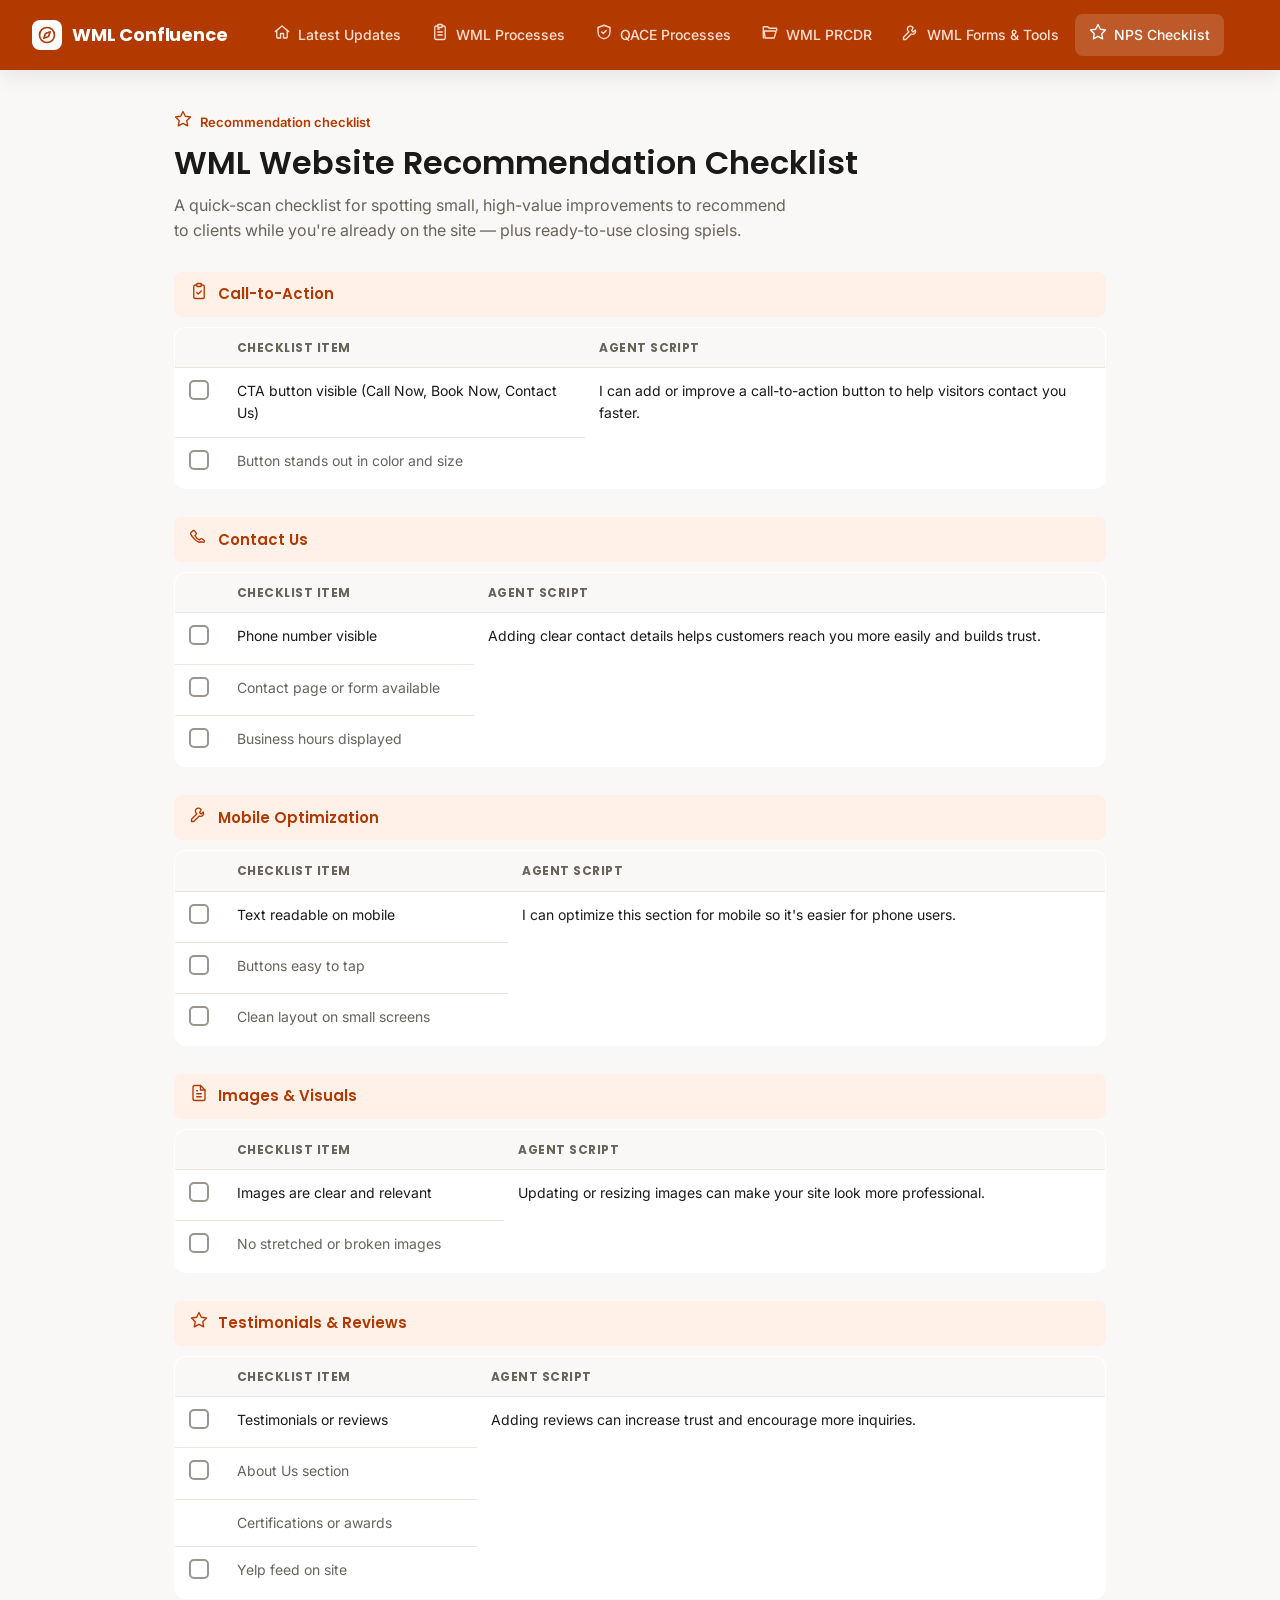
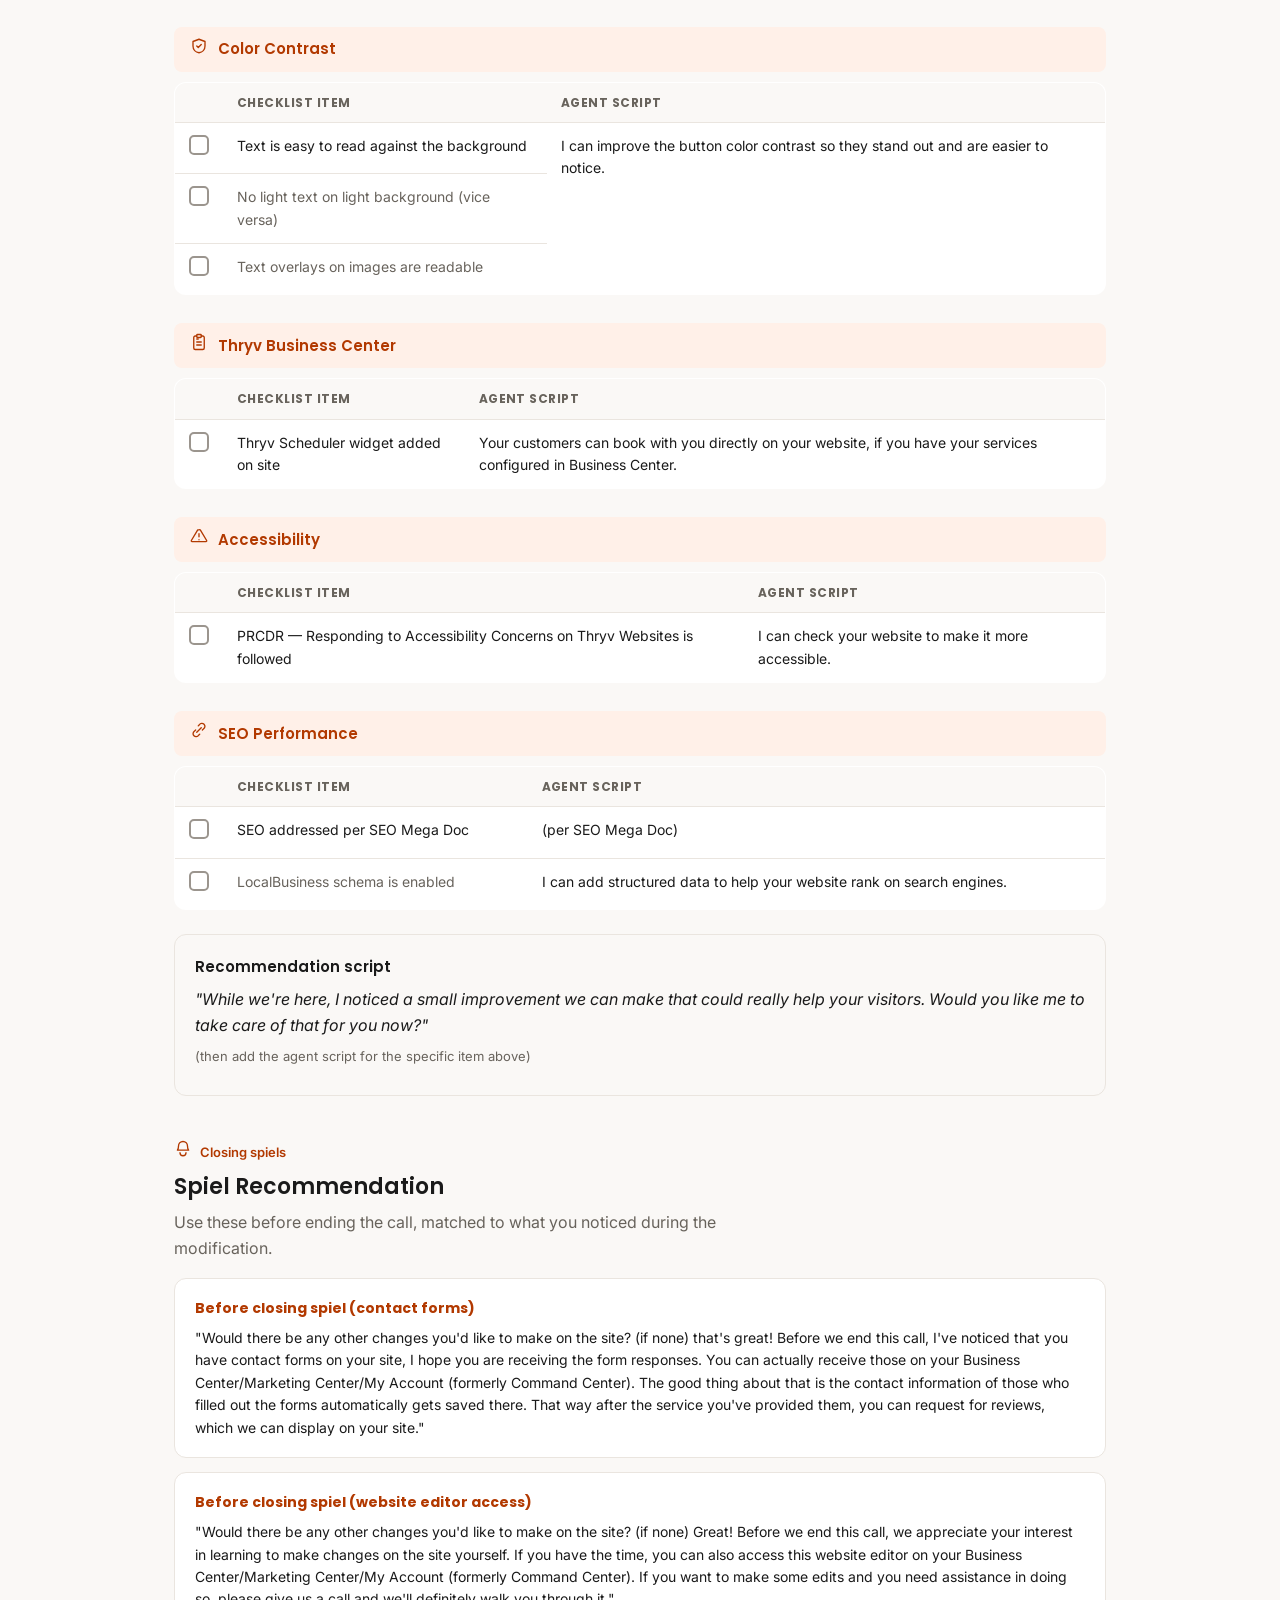
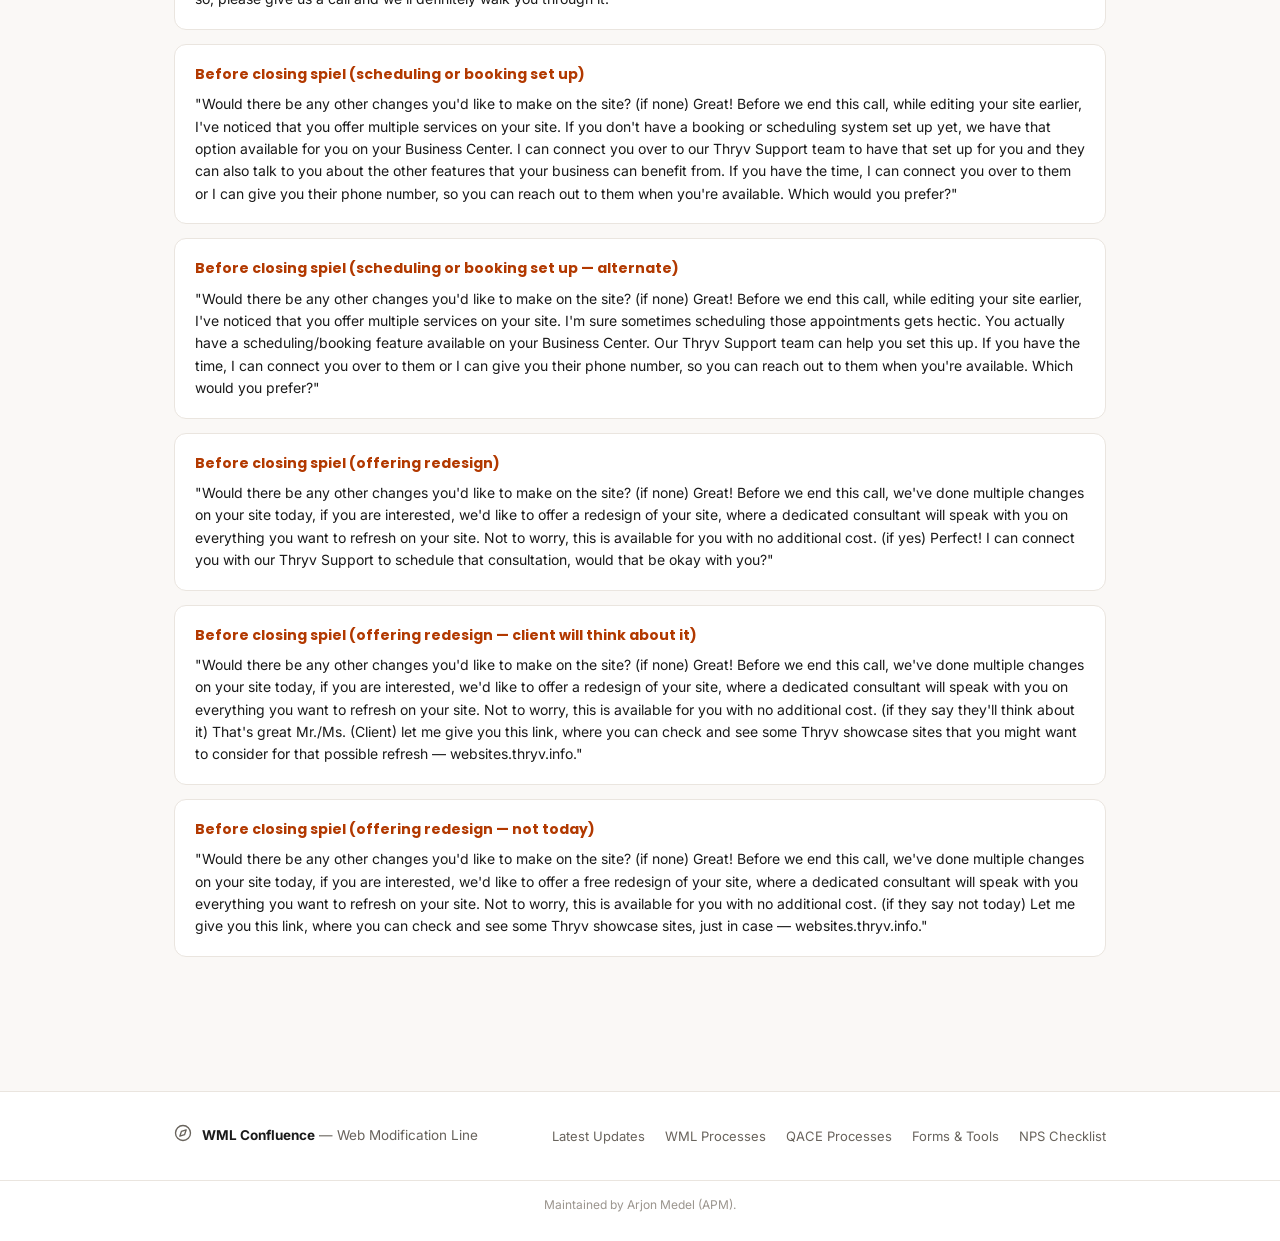
==== nps-checklist.html @ e011c466 "Add files via upload" ====
<!DOCTYPE html>
<html lang="en">
<head>
<meta charset="UTF-8">
<meta name="viewport" content="width=device-width, initial-scale=1.0">
<title>WML Confluence — NPS Checklist</title>
<link rel="preconnect" href="https://fonts.googleapis.com">
<link href="https://fonts.googleapis.com/css2?family=Poppins:wght@500;600;700&family=Inter:wght@400;500;600&display=swap" rel="stylesheet">
<link rel="stylesheet" href="styles.css">
</head>
<body>

<div class="topbar">
  <div class="brand">
    <span class="brand-icon" data-icon="compass"></span>
    <span class="brand-mark">WML Confluence</span>
  </div>
  <nav class="topnav">
    <a href="index.html"><span data-icon="home"></span><span class="nav-label">Latest Updates</span></a>
    <a href="wml-processes.html"><span data-icon="clipboard-list"></span><span class="nav-label">WML Processes</span></a>
    <a href="qace-processes.html"><span data-icon="shield-check"></span><span class="nav-label">QACE Processes</span></a>
    <a href="wml-prcdr.html"><span data-icon="folder-open"></span><span class="nav-label">WML PRCDR</span></a>
    <a href="wml-forms.html"><span data-icon="wrench"></span><span class="nav-label">WML Forms & Tools</span></a>
    <a href="nps-checklist.html" class="active"><span data-icon="star"></span><span class="nav-label">NPS Checklist</span></a>
  </nav>
</div>

<div class="page">
  <div class="page-header">
    <div class="page-eyebrow"><span data-icon="star"></span><span>Recommendation checklist</span></div>
    <h1>WML Website Recommendation Checklist</h1>
    <p class="page-desc">A quick-scan checklist for spotting small, high-value improvements to recommend to clients while you're already on the site — plus ready-to-use closing spiels.</p>
  </div>

  <div class="nps-section">
    <div class="nps-section-title"><span data-icon="clipboard-check"></span>Call-to-Action</div>
    <table class="nps-table">
      <thead><tr><th style="width:44px;"></th><th>Checklist Item</th><th>Agent Script</th></tr></thead>
      <tbody>
        <tr><td><span class="nps-check"></span></td><td>CTA button visible (Call Now, Book Now, Contact Us)</td><td rowspan="2">I can add or improve a call-to-action button to help visitors contact you faster.</td></tr>
        <tr><td><span class="nps-check"></span></td><td class="nps-item-sub">Button stands out in color and size</td></tr>
      </tbody>
    </table>
  </div>

  <div class="nps-section">
    <div class="nps-section-title"><span data-icon="phone"></span>Contact Us</div>
    <table class="nps-table">
      <thead><tr><th style="width:44px;"></th><th>Checklist Item</th><th>Agent Script</th></tr></thead>
      <tbody>
        <tr><td><span class="nps-check"></span></td><td>Phone number visible</td><td rowspan="3">Adding clear contact details helps customers reach you more easily and builds trust.</td></tr>
        <tr><td><span class="nps-check"></span></td><td class="nps-item-sub">Contact page or form available</td></tr>
        <tr><td><span class="nps-check"></span></td><td class="nps-item-sub">Business hours displayed</td></tr>
      </tbody>
    </table>
  </div>

  <div class="nps-section">
    <div class="nps-section-title"><span data-icon="wrench"></span>Mobile Optimization</div>
    <table class="nps-table">
      <thead><tr><th style="width:44px;"></th><th>Checklist Item</th><th>Agent Script</th></tr></thead>
      <tbody>
        <tr><td><span class="nps-check"></span></td><td>Text readable on mobile</td><td rowspan="3">I can optimize this section for mobile so it's easier for phone users.</td></tr>
        <tr><td><span class="nps-check"></span></td><td class="nps-item-sub">Buttons easy to tap</td></tr>
        <tr><td><span class="nps-check"></span></td><td class="nps-item-sub">Clean layout on small screens</td></tr>
      </tbody>
    </table>
  </div>

  <div class="nps-section">
    <div class="nps-section-title"><span data-icon="file-text"></span>Images &amp; Visuals</div>
    <table class="nps-table">
      <thead><tr><th style="width:44px;"></th><th>Checklist Item</th><th>Agent Script</th></tr></thead>
      <tbody>
        <tr><td><span class="nps-check"></span></td><td>Images are clear and relevant</td><td rowspan="2">Updating or resizing images can make your site look more professional.</td></tr>
        <tr><td><span class="nps-check"></span></td><td class="nps-item-sub">No stretched or broken images</td></tr>
      </tbody>
    </table>
  </div>

  <div class="nps-section">
    <div class="nps-section-title"><span data-icon="star"></span>Testimonials &amp; Reviews</div>
    <table class="nps-table">
      <thead><tr><th style="width:44px;"></th><th>Checklist Item</th><th>Agent Script</th></tr></thead>
      <tbody>
        <tr><td><span class="nps-check"></span></td><td>Testimonials or reviews</td><td rowspan="4">Adding reviews can increase trust and encourage more inquiries.</td></tr>
        <tr><td><span class="nps-check"></span></td><td class="nps-item-sub">About Us section</td></tr>
        <tr><td></td><td class="nps-item-sub">Certifications or awards</td></tr>
        <tr><td><span class="nps-check"></span></td><td class="nps-item-sub">Yelp feed on site</td></tr>
      </tbody>
    </table>
  </div>

  <div class="nps-section">
    <div class="nps-section-title"><span data-icon="shield-check"></span>Color Contrast</div>
    <table class="nps-table">
      <thead><tr><th style="width:44px;"></th><th>Checklist Item</th><th>Agent Script</th></tr></thead>
      <tbody>
        <tr><td><span class="nps-check"></span></td><td>Text is easy to read against the background</td><td rowspan="3">I can improve the button color contrast so they stand out and are easier to notice.</td></tr>
        <tr><td><span class="nps-check"></span></td><td class="nps-item-sub">No light text on light background (vice versa)</td></tr>
        <tr><td><span class="nps-check"></span></td><td class="nps-item-sub">Text overlays on images are readable</td></tr>
      </tbody>
    </table>
  </div>

  <div class="nps-section">
    <div class="nps-section-title"><span data-icon="clipboard-list"></span>Thryv Business Center</div>
    <table class="nps-table">
      <thead><tr><th style="width:44px;"></th><th>Checklist Item</th><th>Agent Script</th></tr></thead>
      <tbody>
        <tr><td><span class="nps-check"></span></td><td>Thryv Scheduler widget added on site</td><td>Your customers can book with you directly on your website, if you have your services configured in Business Center.</td></tr>
      </tbody>
    </table>
  </div>

  <div class="nps-section">
    <div class="nps-section-title"><span data-icon="triangle-alert"></span>Accessibility</div>
    <table class="nps-table">
      <thead><tr><th style="width:44px;"></th><th>Checklist Item</th><th>Agent Script</th></tr></thead>
      <tbody>
        <tr><td><span class="nps-check"></span></td><td>PRCDR — Responding to Accessibility Concerns on Thryv Websites is followed</td><td>I can check your website to make it more accessible.</td></tr>
      </tbody>
    </table>
  </div>

  <div class="nps-section">
    <div class="nps-section-title"><span data-icon="link"></span>SEO Performance</div>
    <table class="nps-table">
      <thead><tr><th style="width:44px;"></th><th>Checklist Item</th><th>Agent Script</th></tr></thead>
      <tbody>
        <tr><td><span class="nps-check"></span></td><td>SEO addressed per SEO Mega Doc</td><td>(per SEO Mega Doc)</td></tr>
        <tr><td><span class="nps-check"></span></td><td class="nps-item-sub">LocalBusiness schema is enabled</td><td>I can add structured data to help your website rank on search engines.</td></tr>
      </tbody>
    </table>
  </div>

  <div class="nps-script">
    <h3>Recommendation script</h3>
    <p>"While we're here, I noticed a small improvement we can make that could really help your visitors. Would you like me to take care of that for you now?"</p>
    <p style="font-style:normal;color:var(--text-muted);font-size:13px;">(then add the agent script for the specific item above)</p>
  </div>

  <div class="page-header" style="margin-top:44px;">
    <div class="page-eyebrow"><span data-icon="bell"></span><span>Closing spiels</span></div>
    <h1 style="font-size:22px;">Spiel Recommendation</h1>
    <p class="page-desc">Use these before ending the call, matched to what you noticed during the modification.</p>
  </div>

  <div class="nps-spiel-card">
    <h4>Before closing spiel (contact forms)</h4>
    <p>"Would there be any other changes you'd like to make on the site? (if none) that's great! Before we end this call, I've noticed that you have contact forms on your site, I hope you are receiving the form responses. You can actually receive those on your Business Center/Marketing Center/My Account (formerly Command Center). The good thing about that is the contact information of those who filled out the forms automatically gets saved there. That way after the service you've provided them, you can request for reviews, which we can display on your site."</p>
  </div>

  <div class="nps-spiel-card">
    <h4>Before closing spiel (website editor access)</h4>
    <p>"Would there be any other changes you'd like to make on the site? (if none) Great! Before we end this call, we appreciate your interest in learning to make changes on the site yourself. If you have the time, you can also access this website editor on your Business Center/Marketing Center/My Account (formerly Command Center). If you want to make some edits and you need assistance in doing so, please give us a call and we'll definitely walk you through it."</p>
  </div>

  <div class="nps-spiel-card">
    <h4>Before closing spiel (scheduling or booking set up)</h4>
    <p>"Would there be any other changes you'd like to make on the site? (if none) Great! Before we end this call, while editing your site earlier, I've noticed that you offer multiple services on your site. If you don't have a booking or scheduling system set up yet, we have that option available for you on your Business Center. I can connect you over to our Thryv Support team to have that set up for you and they can also talk to you about the other features that your business can benefit from. If you have the time, I can connect you over to them or I can give you their phone number, so you can reach out to them when you're available. Which would you prefer?"</p>
  </div>

  <div class="nps-spiel-card">
    <h4>Before closing spiel (scheduling or booking set up — alternate)</h4>
    <p>"Would there be any other changes you'd like to make on the site? (if none) Great! Before we end this call, while editing your site earlier, I've noticed that you offer multiple services on your site. I'm sure sometimes scheduling those appointments gets hectic. You actually have a scheduling/booking feature available on your Business Center. Our Thryv Support team can help you set this up. If you have the time, I can connect you over to them or I can give you their phone number, so you can reach out to them when you're available. Which would you prefer?"</p>
  </div>

  <div class="nps-spiel-card">
    <h4>Before closing spiel (offering redesign)</h4>
    <p>"Would there be any other changes you'd like to make on the site? (if none) Great! Before we end this call, we've done multiple changes on your site today, if you are interested, we'd like to offer a redesign of your site, where a dedicated consultant will speak with you on everything you want to refresh on your site. Not to worry, this is available for you with no additional cost. (if yes) Perfect! I can connect you with our Thryv Support to schedule that consultation, would that be okay with you?"</p>
  </div>

  <div class="nps-spiel-card">
    <h4>Before closing spiel (offering redesign — client will think about it)</h4>
    <p>"Would there be any other changes you'd like to make on the site? (if none) Great! Before we end this call, we've done multiple changes on your site today, if you are interested, we'd like to offer a redesign of your site, where a dedicated consultant will speak with you on everything you want to refresh on your site. Not to worry, this is available for you with no additional cost. (if they say they'll think about it) That's great Mr./Ms. (Client) let me give you this link, where you can check and see some Thryv showcase sites that you might want to consider for that possible refresh — websites.thryv.info."</p>
  </div>

  <div class="nps-spiel-card">
    <h4>Before closing spiel (offering redesign — not today)</h4>
    <p>"Would there be any other changes you'd like to make on the site? (if none) Great! Before we end this call, we've done multiple changes on your site today, if you are interested, we'd like to offer a free redesign of your site, where a dedicated consultant will speak with you everything you want to refresh on your site. Not to worry, this is available for you with no additional cost. (if they say not today) Let me give you this link, where you can check and see some Thryv showcase sites, just in case — websites.thryv.info."</p>
  </div>

</div>

<footer class="site-footer">
  <div class="footer-inner">
    <div class="footer-brand">
      <span data-icon="compass" class="footer-brand-icon"></span>
      <span><strong>WML Confluence</strong> &mdash; Web Modification Line</span>
    </div>
    <div class="footer-links">
      <a href="index.html">Latest Updates</a>
      <a href="wml-processes.html">WML Processes</a>
      <a href="qace-processes.html">QACE Processes</a>
      <a href="wml-forms.html">Forms &amp; Tools</a>
      <a href="nps-checklist.html">NPS Checklist</a>
    </div>
  </div>
  <div class="footer-note">Maintained by Arjon Medel (APM).</div>
</footer>

<script src="icons.js"></script>
<script>
applyIcons();
</script>
</body>
</html>
---- styles.css ----
/* ===========================================================
   WML Knowledge Hub — shared styles
   =========================================================== */

:root{
  --orange:#FF5000;
  --orange-dark:#B23900;
  --orange-deep:#8C2C00;
  --orange-tint:#FFF0E8;
  --orange-tint-strong:#FFDAC4;
  --black:#0E0E10;
  --near-black:#17181C;
  --ink:#1A1A1A;
  --paper:#FFFFFF;
  --paper-dim:#FAF8F6;
  --line:#EAE5DF;
  --text-muted:#68635C;
  --text-faint:#9B958E;
  --shadow-sm: 0 1px 2px rgba(20,15,10,0.06);
  --shadow-md: 0 6px 20px rgba(20,15,10,0.08);
  --radius:12px;
}

*{box-sizing:border-box;}
html,body{margin:0;padding:0;}
body{
  font-family:'Inter', sans-serif;
  background:var(--paper-dim);
  color:var(--ink);
  line-height:1.6;
  -webkit-font-smoothing:antialiased;
}

h1,h2,h3{
  font-family:'Poppins', sans-serif;
  font-weight:600;
  color:var(--ink);
  margin:0;
}

a{color:inherit; text-decoration:none;}
button{font-family:inherit;cursor:pointer;}
ul{list-style:none;margin:0;padding:0;}

:focus-visible{
  outline:2px solid var(--orange);
  outline-offset:2px;
}

.icon{
  width:18px;
  height:18px;
  flex-shrink:0;
  stroke:currentColor;
  fill:none;
  stroke-width:1.8;
  stroke-linecap:round;
  stroke-linejoin:round;
}

/* ---------- Top bar ---------- */
.topbar{
  background:var(--orange-dark);
  color:#fff;
  padding:14px 32px;
  display:flex;
  align-items:center;
  gap:8px;
  flex-wrap:wrap;
  position:sticky;
  top:0;
  z-index:50;
  box-shadow:var(--shadow-md);
}

.brand{
  display:flex;
  align-items:center;
  gap:10px;
  margin-right:24px;
}

.brand-icon{
  width:30px;
  height:30px;
  background:#fff;
  color:var(--orange-dark);
  border-radius:8px;
  display:flex;
  align-items:center;
  justify-content:center;
  flex-shrink:0;
}

.brand-icon .icon{width:18px;height:18px;stroke-width:2.2;}

.brand-mark{
  font-family:'Poppins', sans-serif;
  font-size:18px;
  font-weight:700;
  color:#fff;
  letter-spacing:-0.01em;
  white-space:nowrap;
}

.topnav{
  display:flex;
  align-items:center;
  gap:2px;
  flex-wrap:wrap;
  flex:1;
}

.topnav a{
  display:flex;
  align-items:center;
  gap:7px;
  padding:9px 14px;
  border-radius:8px;
  font-size:14px;
  font-weight:500;
  color:#FFE0D0;
  transition:background 0.15s ease, color 0.15s ease;
}

.topnav a:hover{
  background:rgba(255,255,255,0.10);
  color:#fff;
}

.topnav a.active{
  background:rgba(255,255,255,0.16);
  color:#fff;
}

/* ---------- Page shell ---------- */
.page{
  max-width:980px;
  margin:0 auto;
  padding:40px 24px 64px;
}

.page-header{
  margin-bottom:8px;
}

.page-eyebrow{
  display:flex;
  align-items:center;
  gap:8px;
  color:var(--orange-dark);
  font-size:13px;
  font-weight:600;
  margin-bottom:10px;
}

.page-header h1{
  font-size:32px;
  line-height:1.2;
}

.page-desc{
  color:var(--text-muted);
  margin-top:10px;
  max-width:62ch;
}

/* ---------- Hub landing cards ---------- */
.hub-grid{
  display:grid;
  grid-template-columns:repeat(auto-fit, minmax(220px, 1fr));
  gap:16px;
  margin-top:28px;
}

.hub-card{
  background:var(--paper);
  border:1px solid var(--line);
  border-radius:var(--radius);
  padding:20px;
  display:flex;
  flex-direction:column;
  gap:12px;
  transition:transform 0.15s ease, box-shadow 0.15s ease, border-color 0.15s ease;
}

.hub-card:hover{
  transform:translateY(-2px);
  box-shadow:var(--shadow-md);
  border-color:var(--orange-tint-strong);
}

.hub-card-icon{
  width:42px;
  height:42px;
  border-radius:10px;
  background:var(--orange-tint);
  color:var(--orange-dark);
  display:flex;
  align-items:center;
  justify-content:center;
}

.hub-card-icon .icon{width:22px;height:22px;}

.hub-card h3{font-size:17px;}

.hub-card p{
  margin:0;
  color:var(--text-muted);
  font-size:14px;
  flex:1;
}

.hub-card .hub-card-count{
  font-size:12.5px;
  color:var(--text-faint);
  display:flex;
  align-items:center;
  gap:6px;
}

/* ---------- Announcement slider (black) ---------- */
.slider{
  background:var(--black);
  border-radius:var(--radius);
  color:#fff;
  padding:28px 28px 24px;
  margin-top:24px;
  position:relative;
  overflow:hidden;
  min-height:110px;
}

.slider-tag{
  display:inline-flex;
  align-items:center;
  gap:6px;
  background:var(--orange);
  color:#fff;
  font-size:11.5px;
  font-weight:600;
  padding:4px 10px;
  border-radius:20px;
  margin-bottom:12px;
}

.slider-track{
  position:relative;
}

.slide{
  display:none;
}

.slide.active{
  display:block;
  animation:fadeIn 0.35s ease;
}

@keyframes fadeIn{
  from{opacity:0; transform:translateY(4px);}
  to{opacity:1; transform:translateY(0);}
}

.slide h3{
  color:#fff;
  font-size:18px;
  margin-bottom:6px;
}

.slide p{
  color:#C9C9CE;
  margin:0;
  max-width:60ch;
  font-size:14.5px;
}

.slider-dots{
  display:flex;
  gap:6px;
  margin-top:18px;
}

.slider-dot{
  width:7px;
  height:7px;
  border-radius:50%;
  background:#45454C;
  border:none;
  padding:0;
  transition:background 0.15s ease, transform 0.15s ease;
}

.slider-dot.active{
  background:var(--orange);
  transform:scale(1.2);
}

.slider-arrows{
  position:absolute;
  top:24px;
  right:24px;
  display:flex;
  gap:6px;
}

.slider-arrow{
  width:28px;
  height:28px;
  border-radius:50%;
  background:rgba(255,255,255,0.08);
  border:none;
  color:#fff;
  display:flex;
  align-items:center;
  justify-content:center;
  transition:background 0.15s ease;
}

.slider-arrow:hover{background:rgba(255,255,255,0.18);}
.slider-arrow .icon{width:15px;height:15px;}

/* ---------- Search ---------- */
.search-wrap{
  margin-top:24px;
  position:relative;
  max-width:420px;
}

.search-wrap .icon{
  position:absolute;
  left:13px;
  top:50%;
  transform:translateY(-50%);
  color:var(--text-faint);
}

.search-input{
  width:100%;
  padding:10px 14px 10px 38px;
  border-radius:9px;
  border:1px solid var(--line);
  background:var(--paper);
  color:var(--ink);
  font-size:14px;
  box-shadow:var(--shadow-sm);
}

.search-input::placeholder{color:var(--text-faint);}

/* ---------- Article list ---------- */
.article-list{
  margin-top:24px;
  display:flex;
  flex-direction:column;
  gap:10px;
}

.article-row{
  display:flex;
  align-items:flex-start;
  gap:14px;
  width:100%;
  background:var(--paper);
  border:1px solid var(--line);
  border-radius:var(--radius);
  text-align:left;
  padding:16px 18px;
  transition:border-color 0.15s ease, box-shadow 0.15s ease;
}

.article-row:hover{
  border-color:var(--orange-tint-strong);
  box-shadow:var(--shadow-sm);
}

.article-row-icon{
  width:34px;
  height:34px;
  border-radius:9px;
  background:var(--orange-tint);
  color:var(--orange-dark);
  display:flex;
  align-items:center;
  justify-content:center;
  flex-shrink:0;
  margin-top:1px;
}

.article-row-icon .icon{width:17px;height:17px;}

.article-row-body{flex:1; min-width:0;}

.article-title{
  font-family:'Poppins', sans-serif;
  font-size:16px;
  font-weight:600;
  color:var(--ink);
}

.article-row:hover .article-title{color:var(--orange-dark);}

.article-summary{
  margin-top:4px;
  color:var(--text-muted);
  font-size:13.5px;
}

.article-meta{
  margin-top:8px;
  font-size:12px;
  color:var(--text-faint);
}

.article-row-chevron{
  color:var(--text-faint);
  margin-top:8px;
  flex-shrink:0;
}

/* ---------- Article detail ---------- */
.crumb{
  display:inline-flex;
  align-items:center;
  gap:6px;
  font-size:13px;
  color:var(--orange-dark);
  font-weight:600;
  background:none;
  border:none;
  padding:0;
  margin-bottom:16px;
}

.article-detail{
  background:var(--paper);
  border:1px solid var(--line);
  border-radius:var(--radius);
  padding:28px 32px 8px;
}

.article-header{
  border-bottom:1px solid var(--line);
  padding-bottom:18px;
  margin-bottom:20px;
}

.article-header h1{font-size:26px; line-height:1.3;}

.article-byline{
  margin-top:10px;
  font-size:13px;
  color:var(--text-muted);
}

.article-body p{margin:0 0 14px; max-width:68ch; color:var(--ink);}

.article-body h3{
  font-size:16.5px;
  margin-top:22px;
  margin-bottom:6px;
  padding-top:14px;
  border-top:1px solid var(--line);
}

.article-body > h3:first-child{border-top:none;padding-top:0;margin-top:0;}

.article-body .meta-line{
  font-size:12.5px;
  color:var(--orange-dark);
  margin:0 0 10px;
  font-weight:500;
}

.article-body ul{
  margin:0 0 16px;
  padding-left:20px;
  max-width:64ch;
  list-style:disc;
}

.article-body li{margin-bottom:6px;}

.article-body .body-link{
  display:inline-flex;
  align-items:center;
  gap:6px;
  margin-top:6px;
  margin-bottom:14px;
  font-weight:600;
  font-size:14px;
  color:var(--orange-dark);
}

.article-body .body-link:hover{text-decoration:underline;}

.article-summary .body-link{display:none;}

.empty-state{
  padding:44px 4px 8px;
  color:var(--text-muted);
  max-width:52ch;
  border-top:1px solid var(--line);
  margin-top:24px;
}

.empty-state.no-border{border-top:none;margin-top:0;padding-top:0;}

.empty-state-icon{
  width:40px;
  height:40px;
  border-radius:10px;
  background:var(--orange-tint);
  color:var(--orange-dark);
  display:flex;
  align-items:center;
  justify-content:center;
  margin-bottom:14px;
}

.empty-state h2{font-size:18px; margin-bottom:6px; color:var(--ink);}

/* ---------- Forms / Tools page ---------- */
.link-section{
  margin-top:22px;
  background:var(--paper);
  border:1px solid var(--line);
  border-radius:var(--radius);
  overflow:hidden;
}

.link-section-toggle{
  width:100%;
  display:flex;
  align-items:center;
  gap:12px;
  padding:16px 18px;
  background:none;
  border:none;
  text-align:left;
}

.link-section-icon{
  width:34px;
  height:34px;
  border-radius:9px;
  background:var(--orange-tint);
  color:var(--orange-dark);
  display:flex;
  align-items:center;
  justify-content:center;
  flex-shrink:0;
}

.link-section-icon .icon{width:17px;height:17px;}

.link-section-title{
  font-family:'Poppins', sans-serif;
  font-weight:600;
  font-size:15.5px;
  flex:1;
}

.link-section-count{
  font-size:12.5px;
  color:var(--text-faint);
  margin-right:4px;
}

.link-section-chevron{
  color:var(--text-faint);
  transition:transform 0.15s ease;
}

.link-section.open .link-section-chevron{transform:rotate(180deg);}

.link-section-body{
  display:none;
  border-top:1px solid var(--line);
}

.link-section.open .link-section-body{display:block;}

.link-row{
  display:flex;
  align-items:center;
  gap:12px;
  padding:12px 18px 12px 62px;
  border-top:1px solid var(--line);
  font-size:14px;
  transition:background 0.15s ease;
}

.link-row:first-child{border-top:none;}

.link-row:hover{background:var(--orange-tint);}
.link-row:hover .link-row-label{color:var(--orange-dark);}

.link-row-label{flex:1; color:var(--ink); font-weight:500;}

.link-row .icon{color:var(--text-faint); width:15px; height:15px;}
.link-row:hover .icon{color:var(--orange-dark);}

/* ---------- Contact directory (modern table) ---------- */
.contact-card{
  background:var(--paper);
  border:1px solid var(--line);
  border-radius:var(--radius);
  overflow:hidden;
  margin-top:22px;
}

.contact-card-header{
  display:flex;
  align-items:center;
  gap:12px;
  padding:18px 20px 14px;
}

.contact-card-icon{
  width:36px;
  height:36px;
  border-radius:9px;
  background:var(--orange-tint);
  color:var(--orange-dark);
  display:flex;
  align-items:center;
  justify-content:center;
  flex-shrink:0;
}

.contact-card-icon .icon{width:18px;height:18px;}

.contact-card-title{
  font-family:'Poppins', sans-serif;
  font-weight:600;
  font-size:16.5px;
  flex:1;
}

.contact-card-count{
  font-size:12.5px;
  color:var(--text-faint);
}

.contact-filter-wrap{
  padding:0 20px 16px;
  position:relative;
  max-width:320px;
}

.contact-filter-wrap .icon{
  position:absolute;
  left:31px;
  top:50%;
  transform:translateY(-50%);
  color:var(--text-faint);
}

.contact-filter{
  width:100%;
  padding:8px 12px 8px 34px;
  border-radius:8px;
  border:1px solid var(--line);
  background:var(--paper-dim);
  color:var(--ink);
  font-size:13.5px;
}

.contact-table-wrap{
  overflow-x:auto;
  border-top:1px solid var(--line);
}

.contact-table{
  width:100%;
  border-collapse:collapse;
  font-size:13.5px;
  min-width:560px;
}

.contact-table thead th{
  position:sticky;
  top:0;
  background:var(--paper-dim);
  text-align:left;
  font-size:11.5px;
  font-weight:600;
  text-transform:uppercase;
  letter-spacing:0.04em;
  color:var(--text-faint);
  padding:10px 20px;
  border-bottom:1px solid var(--line);
  white-space:nowrap;
}

.contact-table tbody tr{
  border-bottom:1px solid var(--line);
  transition:background 0.12s ease;
}

.contact-table tbody tr:last-child{border-bottom:none;}

.contact-table tbody tr:hover{background:var(--orange-tint);}

.contact-table tbody tr.contact-hidden{display:none;}

.contact-table td{
  padding:11px 20px;
  color:var(--ink);
  vertical-align:middle;
}

.contact-table td.c-name{font-weight:600; white-space:nowrap;}
.contact-table td.c-phone{color:var(--text-muted); white-space:nowrap; font-variant-numeric:tabular-nums;}
.contact-table td.c-email{color:var(--text-muted); overflow-wrap:anywhere;}

.contact-table td.c-email a{
  color:var(--orange-dark);
  font-weight:500;
}

.contact-table td.c-email a:hover{text-decoration:underline;}

.contact-empty{
  padding:24px 20px;
  color:var(--text-faint);
  font-size:13.5px;
  display:none;
}

.contact-empty.show{display:block;}

@media (max-width:640px){
  .contact-table{font-size:13px;}
  .contact-table td, .contact-table thead th{padding:10px 14px;}
}

/* ---------- Survey / compliance form ---------- */
.survey-intro{
  background:var(--paper);
  border:1px solid var(--line);
  border-radius:var(--radius);
  padding:18px 22px;
  margin-top:20px;
  color:var(--text-muted);
  font-size:14px;
}

.survey-form{
  margin-top:24px;
  display:flex;
  flex-direction:column;
  gap:26px;
}

.form-section{
  background:var(--paper);
  border:1px solid var(--line);
  border-radius:var(--radius);
  padding:22px 24px;
}

.form-section h3{
  font-size:16px;
  margin-bottom:4px;
}

.form-section .form-hint{
  color:var(--text-faint);
  font-size:13px;
  margin-bottom:16px;
}

.form-row{
  margin-bottom:18px;
}

.form-row:last-child{margin-bottom:0;}

.form-label{
  display:block;
  font-size:14px;
  font-weight:600;
  color:var(--ink);
  margin-bottom:8px;
}

.form-input, .form-textarea{
  width:100%;
  padding:10px 12px;
  border-radius:8px;
  border:1px solid var(--line);
  background:var(--paper-dim);
  color:var(--ink);
  font-size:14px;
  font-family:inherit;
}

.form-textarea{resize:vertical; min-height:80px;}

.radio-group{
  display:flex;
  gap:8px;
  flex-wrap:wrap;
}

.radio-option{
  flex:1;
  min-width:90px;
}

.radio-option input{
  position:absolute;
  opacity:0;
  width:0;
  height:0;
}

.radio-option label{
  display:block;
  text-align:center;
  padding:9px 10px;
  border-radius:8px;
  border:1px solid var(--line);
  background:var(--paper-dim);
  color:var(--text-muted);
  font-size:13.5px;
  font-weight:500;
  cursor:pointer;
  transition:all 0.15s ease;
}

.radio-option input:checked + label{
  border-color:var(--orange);
  background:var(--orange-tint);
  color:var(--orange-dark);
}

.form-submit-row{
  display:flex;
  align-items:center;
  gap:14px;
}

.form-submit{
  background:var(--orange);
  color:#fff;
  border:none;
  border-radius:8px;
  padding:12px 24px;
  font-size:14.5px;
  font-weight:600;
  transition:background 0.15s ease;
}

.form-submit:hover{background:var(--orange-dark);}

.form-submit:disabled{background:var(--text-faint); cursor:not-allowed;}

.form-status{
  font-size:13.5px;
  color:var(--text-muted);
}

.form-success{
  background:var(--paper);
  border:1px solid var(--line);
  border-radius:var(--radius);
  padding:36px 28px;
  margin-top:24px;
  text-align:center;
}

.form-success-icon{
  width:44px;
  height:44px;
  border-radius:50%;
  background:var(--orange-tint);
  color:var(--orange-dark);
  display:flex;
  align-items:center;
  justify-content:center;
  margin:0 auto 14px;
}

.form-success h2{font-size:19px; margin-bottom:6px;}
.form-success p{color:var(--text-muted); font-size:14px; margin:0 0 18px;}

.form-success button{
  background:none;
  border:1px solid var(--line);
  border-radius:8px;
  padding:9px 18px;
  font-size:13.5px;
  font-weight:600;
  color:var(--orange-dark);
}

/* ---------- Footer ---------- */
.site-footer{
  border-top:1px solid var(--line);
  background:var(--paper);
  margin-top:56px;
}

.footer-inner{
  max-width:980px;
  margin:0 auto;
  padding:32px 24px;
  display:flex;
  justify-content:space-between;
  align-items:center;
  flex-wrap:wrap;
  gap:16px;
}

.footer-brand{
  display:flex;
  align-items:center;
  gap:10px;
  color:var(--text-muted);
  font-size:13.5px;
}

.footer-brand strong{color:var(--ink);}

.footer-links{
  display:flex;
  gap:20px;
  flex-wrap:wrap;
}

.footer-links a{
  font-size:13px;
  color:var(--text-muted);
  transition:color 0.15s ease;
}

.footer-links a:hover{color:var(--orange-dark);}

.footer-note{
  font-size:12px;
  color:var(--text-faint);
  text-align:center;
  padding:14px 24px 26px;
  border-top:1px solid var(--line);
}

/* ---------- Responsive ---------- */
@media (max-width:760px){
  .topbar{padding:12px 16px;}
  .brand-mark{font-size:16px;}
  .topnav a .nav-label{display:none;}
  .topnav a{padding:9px 10px;}
  .page{padding:28px 16px 48px;}
  .article-detail{padding:22px 18px 6px;}
  .link-row{padding-left:18px;}
  .footer-inner{flex-direction:column; align-items:flex-start;}
}

/* ===========================================================
   Additions — Sep 2026 updates
   =========================================================== */

.cta-banner{
  display:flex;
  align-items:center;
  justify-content:space-between;
  gap:16px;
  flex-wrap:wrap;
  background:var(--orange-tint);
  border:1px solid var(--orange-tint-strong);
  border-radius:var(--radius);
  padding:20px 24px;
  margin-top:44px;
}
.cta-banner-text h3{font-size:16px;margin-bottom:4px;}
.cta-banner-text p{margin:0;color:var(--text-muted);font-size:14px;}
.cta-btn{
  display:inline-flex;
  align-items:center;
  gap:8px;
  background:var(--orange);
  color:#fff;
  font-weight:600;
  font-size:14px;
  padding:12px 20px;
  border-radius:999px;
  white-space:nowrap;
  transition:background .15s ease;
  flex-shrink:0;
}
.cta-btn:hover{background:var(--orange-dark);}
.cta-btn .icon{width:16px;height:16px;}

.reminder-note{
  display:flex;
  gap:14px;
  background:var(--orange-tint);
  border:1px solid var(--orange-tint-strong);
  border-radius:var(--radius);
  padding:18px 20px;
  margin-top:20px;
}
.reminder-note-icon{
  flex-shrink:0;
  width:34px;height:34px;
  border-radius:50%;
  background:var(--orange);
  color:#fff;
  display:flex;align-items:center;justify-content:center;
}
.reminder-note-icon .icon{width:17px;height:17px;stroke-width:2.2;}
.reminder-note-body h4{font-size:14px;margin:0 0 4px;font-family:'Poppins',sans-serif;font-weight:600;}
.reminder-note-body p{margin:0;font-size:14px;color:var(--ink);}

.body-note{
  background:var(--orange-tint);
  border-left:3px solid var(--orange);
  border-radius:8px;
  padding:14px 16px;
  margin:12px 0;
  font-size:15px;
}
.body-note p{margin:0;}

/* NPS checklist page */
.nps-section{margin-top:28px;}
.nps-section-title{
  display:flex;align-items:center;gap:10px;
  font-family:'Poppins',sans-serif;
  font-weight:600;
  font-size:15px;
  color:var(--orange-dark);
  background:var(--orange-tint);
  border-radius:8px;
  padding:10px 16px;
  margin-bottom:10px;
}
.nps-table{
  width:100%;
  border-collapse:collapse;
  background:var(--paper);
  border:1px solid var(--line);
  border-radius:var(--radius);
  overflow:hidden;
  margin-bottom:8px;
}
.nps-table th{
  text-align:left;
  font-family:'Poppins',sans-serif;
  font-size:12px;
  text-transform:uppercase;
  letter-spacing:.04em;
  color:var(--text-muted);
  background:var(--paper-dim);
  padding:10px 14px;
  border-bottom:1px solid var(--line);
}
.nps-table td{
  padding:12px 14px;
  border-bottom:1px solid var(--line);
  font-size:14px;
  vertical-align:top;
}
.nps-table tr:last-child td{border-bottom:none;}
.nps-check{
  width:20px;height:20px;
  border:2px solid var(--text-faint);
  border-radius:5px;
  display:inline-block;
}
.nps-item-sub{color:var(--text-muted);font-weight:400;}
.nps-script{
  background:var(--paper-dim);
  border-radius:var(--radius);
  border:1px solid var(--line);
  padding:20px;
  margin-top:24px;
}
.nps-script h3{font-size:15px;margin-bottom:8px;}
.nps-script p{font-style:italic;color:var(--ink);margin:0 0 8px;}
.nps-spiel-card{
  background:var(--paper);
  border:1px solid var(--line);
  border-radius:var(--radius);
  padding:18px 20px;
  margin-bottom:14px;
}
.nps-spiel-card h4{
  font-size:14px;
  color:var(--orange-dark);
  margin:0 0 8px;
  font-family:'Poppins',sans-serif;
}
.nps-spiel-card p{margin:0;font-size:14px;color:var(--ink);}

.body-img{
  max-width:100%;
  border-radius:10px;
  border:1px solid var(--line);
  display:block;
  margin:14px 0;
}
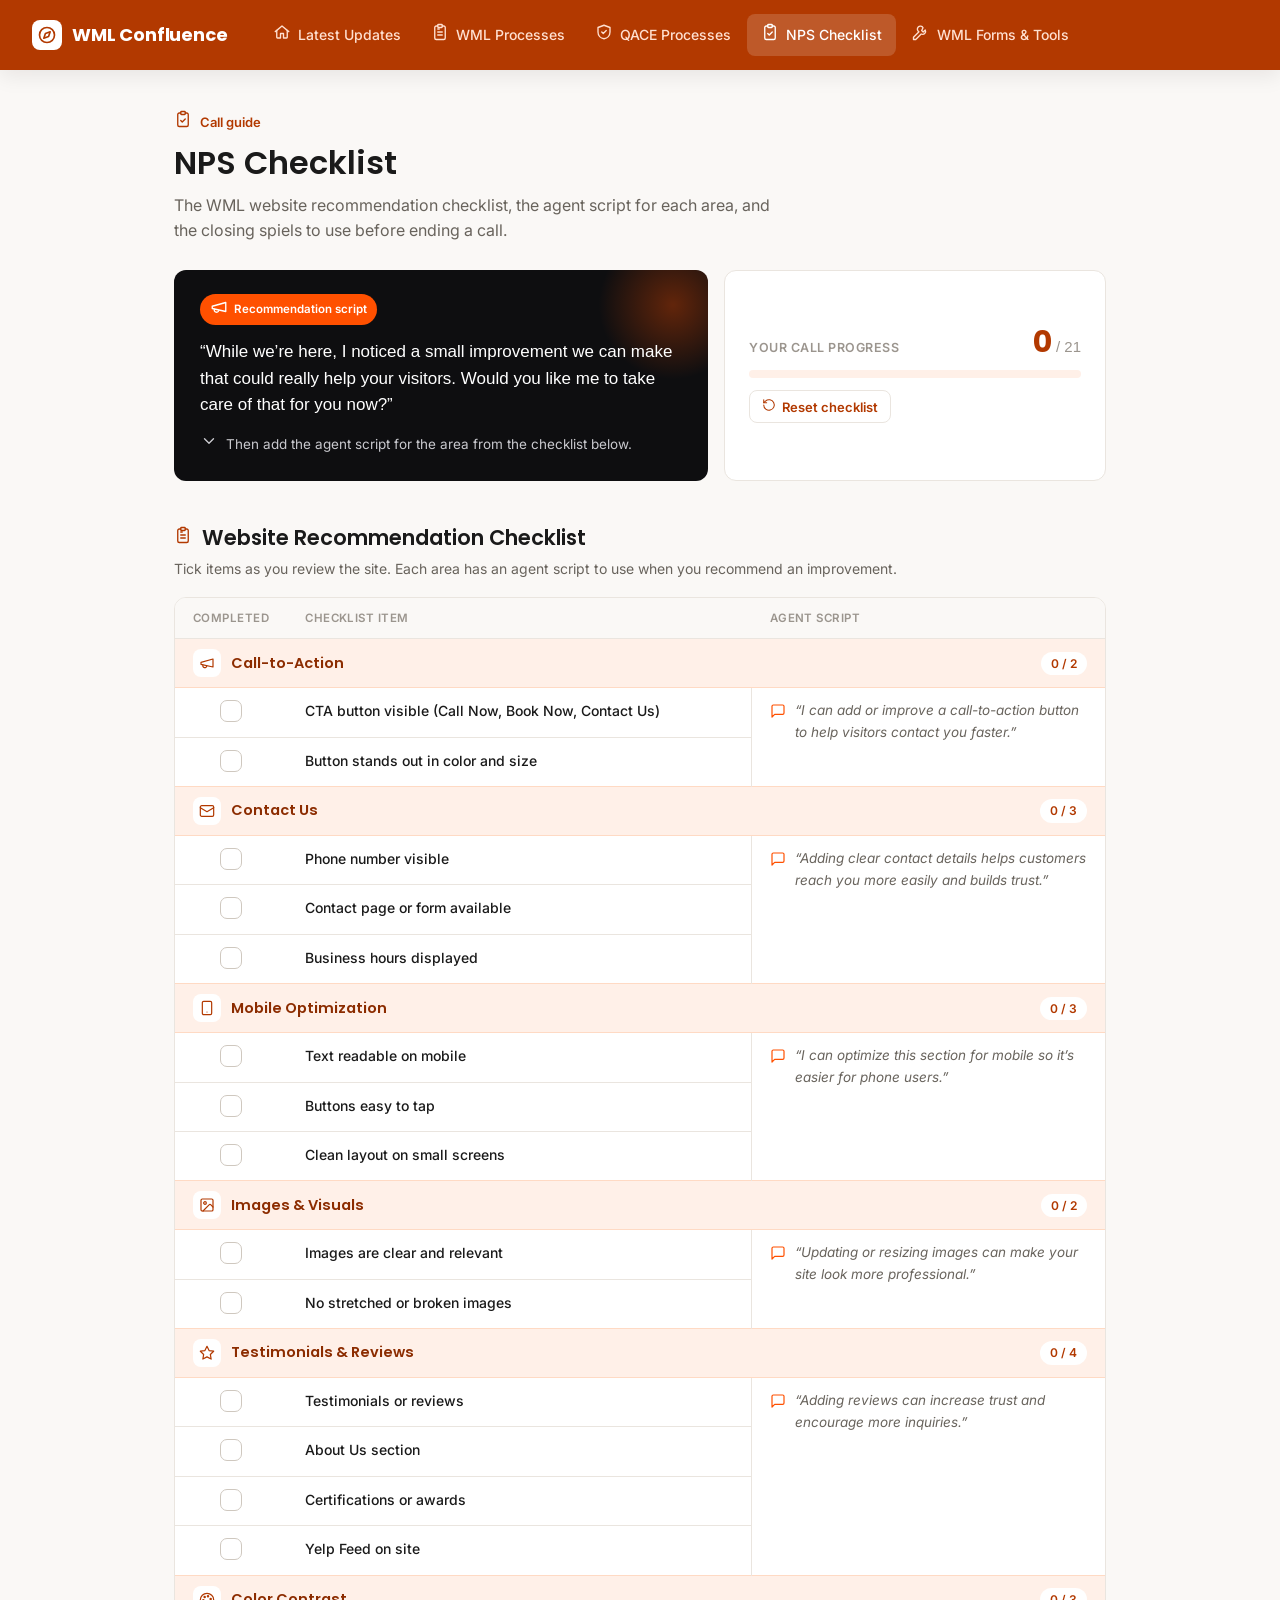
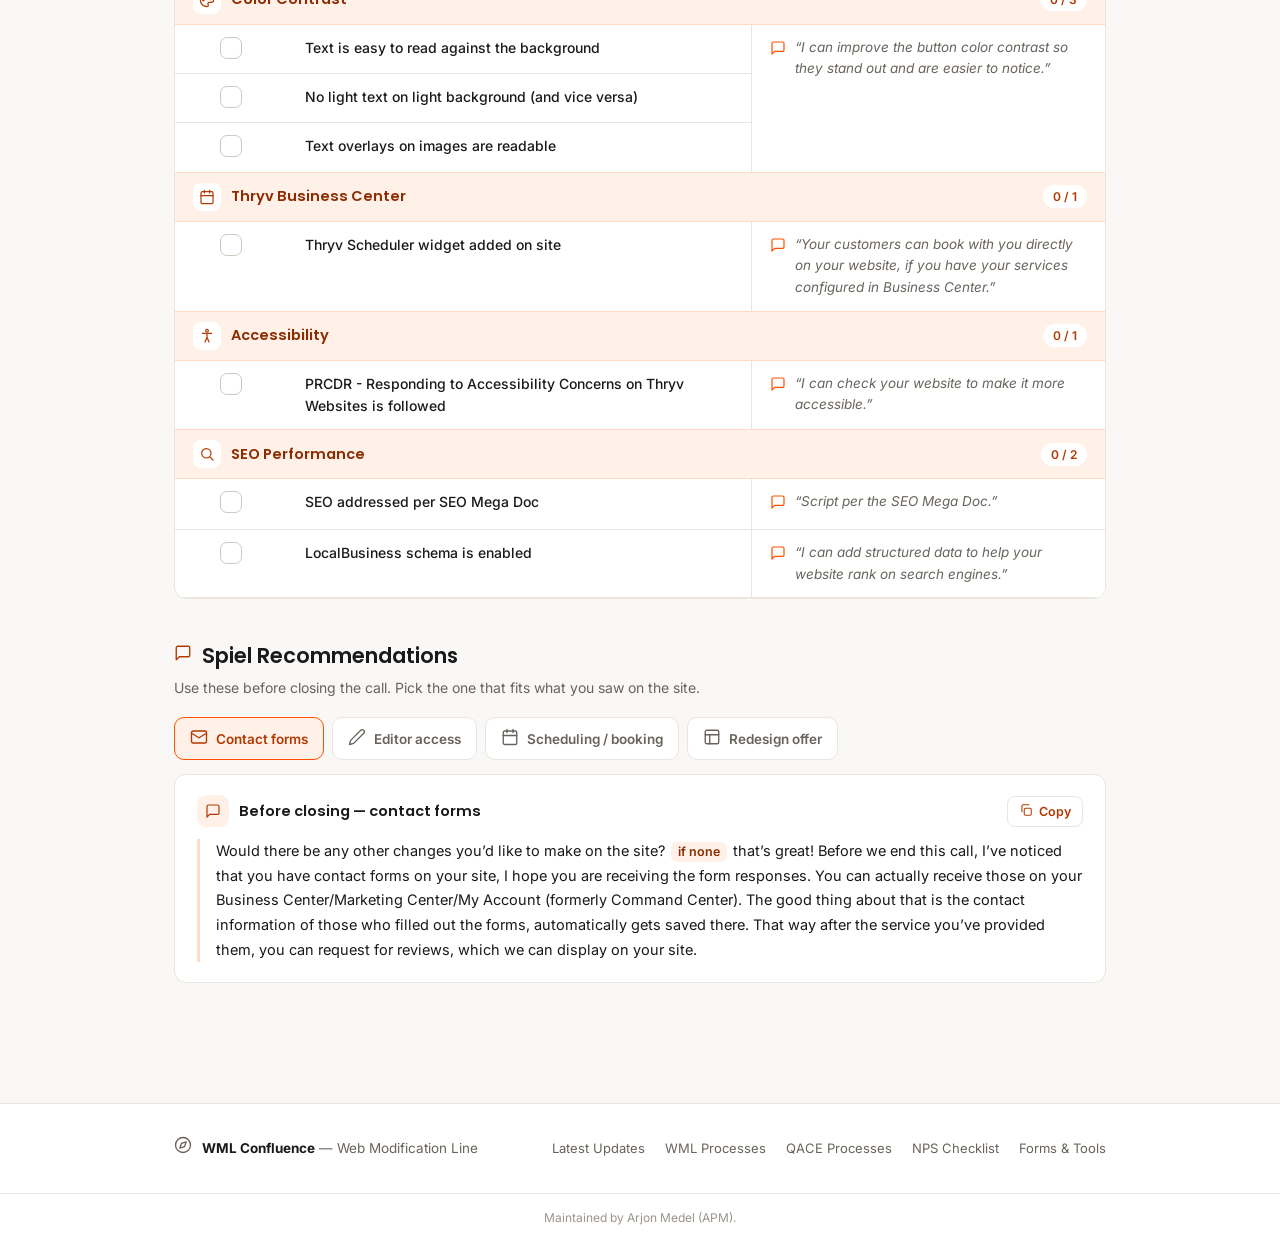
==== commit 5a291215: "Add files via upload" ====
--- a/nps-checklist.html
+++ b/nps-checklist.html
@@ -19,168 +19,81 @@
     <a href="index.html"><span data-icon="home"></span><span class="nav-label">Latest Updates</span></a>
     <a href="wml-processes.html"><span data-icon="clipboard-list"></span><span class="nav-label">WML Processes</span></a>
     <a href="qace-processes.html"><span data-icon="shield-check"></span><span class="nav-label">QACE Processes</span></a>
-    <a href="wml-prcdr.html"><span data-icon="folder-open"></span><span class="nav-label">WML PRCDR</span></a>
+    <a href="nps-checklist.html" class="active"><span data-icon="clipboard-check"></span><span class="nav-label">NPS Checklist</span></a>
     <a href="wml-forms.html"><span data-icon="wrench"></span><span class="nav-label">WML Forms & Tools</span></a>
-    <a href="nps-checklist.html" class="active"><span data-icon="star"></span><span class="nav-label">NPS Checklist</span></a>
   </nav>
 </div>
 
 <div class="page">
   <div class="page-header">
-    <div class="page-eyebrow"><span data-icon="star"></span><span>Recommendation checklist</span></div>
-    <h1>WML Website Recommendation Checklist</h1>
-    <p class="page-desc">A quick-scan checklist for spotting small, high-value improvements to recommend to clients while you're already on the site — plus ready-to-use closing spiels.</p>
+    <div class="page-eyebrow"><span data-icon="clipboard-check"></span><span>Call guide</span></div>
+    <h1>NPS Checklist</h1>
+    <p class="page-desc">The WML website recommendation checklist, the agent script for each area, and the closing spiels to use before ending a call.</p>
   </div>
 
-  <div class="nps-section">
-    <div class="nps-section-title"><span data-icon="clipboard-check"></span>Call-to-Action</div>
-    <table class="nps-table">
-      <thead><tr><th style="width:44px;"></th><th>Checklist Item</th><th>Agent Script</th></tr></thead>
-      <tbody>
-        <tr><td><span class="nps-check"></span></td><td>CTA button visible (Call Now, Book Now, Contact Us)</td><td rowspan="2">I can add or improve a call-to-action button to help visitors contact you faster.</td></tr>
-        <tr><td><span class="nps-check"></span></td><td class="nps-item-sub">Button stands out in color and size</td></tr>
-      </tbody>
-    </table>
+  <div class="nps-hero">
+    <div class="script-card">
+      <span class="script-tag"><span data-icon="megaphone"></span>Recommendation script</span>
+      <blockquote>“While we’re here, I noticed a small improvement we can make that could really help your visitors. Would you like me to take care of that for you now?”</blockquote>
+      <p class="script-note"><span data-icon="chevron-down"></span>Then add the agent script for the area from the checklist below.</p>
+    </div>
+    <div class="progress-card">
+      <div class="progress-top"><span class="progress-label">Your call progress</span><span class="progress-num"><span id="doneNum">0</span><small> / <span id="totalNum">0</span></small></span></div>
+      <div class="progress-bar"><div class="progress-fill" id="progFill"></div></div>
+      <button class="reset-btn" id="resetBtn" type="button"><span data-icon="rotate-ccw"></span>Reset checklist</button>
+    </div>
   </div>
 
-  <div class="nps-section">
-    <div class="nps-section-title"><span data-icon="phone"></span>Contact Us</div>
-    <table class="nps-table">
-      <thead><tr><th style="width:44px;"></th><th>Checklist Item</th><th>Agent Script</th></tr></thead>
-      <tbody>
-        <tr><td><span class="nps-check"></span></td><td>Phone number visible</td><td rowspan="3">Adding clear contact details helps customers reach you more easily and builds trust.</td></tr>
-        <tr><td><span class="nps-check"></span></td><td class="nps-item-sub">Contact page or form available</td></tr>
-        <tr><td><span class="nps-check"></span></td><td class="nps-item-sub">Business hours displayed</td></tr>
-      </tbody>
-    </table>
+  <div class="section-title"><span class="page-eyebrow" style="margin:0"><span data-icon="clipboard-list"></span></span><h2>Website Recommendation Checklist</h2></div>
+  <p class="section-sub">Tick items as you review the site. Each area has an agent script to use when you recommend an improvement.</p>
+
+  <div class="check-card">
+    <div class="check-table-wrap">
+      <table class="check-table" id="checkTable">
+        <thead><tr><th class="col-done">Completed</th><th>Checklist item</th><th>Agent script</th></tr></thead>
+        <tbody>
+<tr class="area-row" data-area><td colspan="3"><div class="area-label"><span class="area-ic" data-icon="megaphone"></span><span>Call-to-Action</span><span class="area-count" data-count>0 / 2</span></div></td></tr>
+<tr class="item-row"><td class="td-done"><label class="chk"><input type="checkbox" data-id="c1" aria-label="CTA button visible (Call Now, Book Now, Contact Us)"><span class="box" data-icon="check"></span></label></td><td class="td-item">CTA button visible (Call Now, Book Now, Contact Us)</td><td class="td-script" rowspan="2"><div class="script-line"><span data-icon="message-square"></span><span>“I can add or improve a call-to-action button to help visitors contact you faster.”</span></div></td></tr>
+<tr class="item-row"><td class="td-done"><label class="chk"><input type="checkbox" data-id="c2" aria-label="Button stands out in color and size"><span class="box" data-icon="check"></span></label></td><td class="td-item">Button stands out in color and size</td></tr>
+<tr class="area-row" data-area><td colspan="3"><div class="area-label"><span class="area-ic" data-icon="mail"></span><span>Contact Us</span><span class="area-count" data-count>0 / 3</span></div></td></tr>
+<tr class="item-row"><td class="td-done"><label class="chk"><input type="checkbox" data-id="c3" aria-label="Phone number visible"><span class="box" data-icon="check"></span></label></td><td class="td-item">Phone number visible</td><td class="td-script" rowspan="3"><div class="script-line"><span data-icon="message-square"></span><span>“Adding clear contact details helps customers reach you more easily and builds trust.”</span></div></td></tr>
+<tr class="item-row"><td class="td-done"><label class="chk"><input type="checkbox" data-id="c4" aria-label="Contact page or form available"><span class="box" data-icon="check"></span></label></td><td class="td-item">Contact page or form available</td></tr>
+<tr class="item-row"><td class="td-done"><label class="chk"><input type="checkbox" data-id="c5" aria-label="Business hours displayed"><span class="box" data-icon="check"></span></label></td><td class="td-item">Business hours displayed</td></tr>
+<tr class="area-row" data-area><td colspan="3"><div class="area-label"><span class="area-ic" data-icon="smartphone"></span><span>Mobile Optimization</span><span class="area-count" data-count>0 / 3</span></div></td></tr>
+<tr class="item-row"><td class="td-done"><label class="chk"><input type="checkbox" data-id="c6" aria-label="Text readable on mobile"><span class="box" data-icon="check"></span></label></td><td class="td-item">Text readable on mobile</td><td class="td-script" rowspan="3"><div class="script-line"><span data-icon="message-square"></span><span>“I can optimize this section for mobile so it’s easier for phone users.”</span></div></td></tr>
+<tr class="item-row"><td class="td-done"><label class="chk"><input type="checkbox" data-id="c7" aria-label="Buttons easy to tap"><span class="box" data-icon="check"></span></label></td><td class="td-item">Buttons easy to tap</td></tr>
+<tr class="item-row"><td class="td-done"><label class="chk"><input type="checkbox" data-id="c8" aria-label="Clean layout on small screens"><span class="box" data-icon="check"></span></label></td><td class="td-item">Clean layout on small screens</td></tr>
+<tr class="area-row" data-area><td colspan="3"><div class="area-label"><span class="area-ic" data-icon="image"></span><span>Images &amp; Visuals</span><span class="area-count" data-count>0 / 2</span></div></td></tr>
+<tr class="item-row"><td class="td-done"><label class="chk"><input type="checkbox" data-id="c9" aria-label="Images are clear and relevant"><span class="box" data-icon="check"></span></label></td><td class="td-item">Images are clear and relevant</td><td class="td-script" rowspan="2"><div class="script-line"><span data-icon="message-square"></span><span>“Updating or resizing images can make your site look more professional.”</span></div></td></tr>
+<tr class="item-row"><td class="td-done"><label class="chk"><input type="checkbox" data-id="c10" aria-label="No stretched or broken images"><span class="box" data-icon="check"></span></label></td><td class="td-item">No stretched or broken images</td></tr>
+<tr class="area-row" data-area><td colspan="3"><div class="area-label"><span class="area-ic" data-icon="star"></span><span>Testimonials &amp; Reviews</span><span class="area-count" data-count>0 / 4</span></div></td></tr>
+<tr class="item-row"><td class="td-done"><label class="chk"><input type="checkbox" data-id="c11" aria-label="Testimonials or reviews"><span class="box" data-icon="check"></span></label></td><td class="td-item">Testimonials or reviews</td><td class="td-script" rowspan="4"><div class="script-line"><span data-icon="message-square"></span><span>“Adding reviews can increase trust and encourage more inquiries.”</span></div></td></tr>
+<tr class="item-row"><td class="td-done"><label class="chk"><input type="checkbox" data-id="c12" aria-label="About Us section"><span class="box" data-icon="check"></span></label></td><td class="td-item">About Us section</td></tr>
+<tr class="item-row"><td class="td-done"><label class="chk"><input type="checkbox" data-id="c13" aria-label="Certifications or awards"><span class="box" data-icon="check"></span></label></td><td class="td-item">Certifications or awards</td></tr>
+<tr class="item-row"><td class="td-done"><label class="chk"><input type="checkbox" data-id="c14" aria-label="Yelp Feed on site"><span class="box" data-icon="check"></span></label></td><td class="td-item">Yelp Feed on site</td></tr>
+<tr class="area-row" data-area><td colspan="3"><div class="area-label"><span class="area-ic" data-icon="palette"></span><span>Color Contrast</span><span class="area-count" data-count>0 / 3</span></div></td></tr>
+<tr class="item-row"><td class="td-done"><label class="chk"><input type="checkbox" data-id="c15" aria-label="Text is easy to read against the background"><span class="box" data-icon="check"></span></label></td><td class="td-item">Text is easy to read against the background</td><td class="td-script" rowspan="3"><div class="script-line"><span data-icon="message-square"></span><span>“I can improve the button color contrast so they stand out and are easier to notice.”</span></div></td></tr>
+<tr class="item-row"><td class="td-done"><label class="chk"><input type="checkbox" data-id="c16" aria-label="No light text on light background (and vice versa)"><span class="box" data-icon="check"></span></label></td><td class="td-item">No light text on light background (and vice versa)</td></tr>
+<tr class="item-row"><td class="td-done"><label class="chk"><input type="checkbox" data-id="c17" aria-label="Text overlays on images are readable"><span class="box" data-icon="check"></span></label></td><td class="td-item">Text overlays on images are readable</td></tr>
+<tr class="area-row" data-area><td colspan="3"><div class="area-label"><span class="area-ic" data-icon="calendar"></span><span>Thryv Business Center</span><span class="area-count" data-count>0 / 1</span></div></td></tr>
+<tr class="item-row"><td class="td-done"><label class="chk"><input type="checkbox" data-id="c18" aria-label="Thryv Scheduler widget added on site"><span class="box" data-icon="check"></span></label></td><td class="td-item">Thryv Scheduler widget added on site</td><td class="td-script" rowspan="1"><div class="script-line"><span data-icon="message-square"></span><span>“Your customers can book with you directly on your website, if you have your services configured in Business Center.”</span></div></td></tr>
+<tr class="area-row" data-area><td colspan="3"><div class="area-label"><span class="area-ic" data-icon="accessibility"></span><span>Accessibility</span><span class="area-count" data-count>0 / 1</span></div></td></tr>
+<tr class="item-row"><td class="td-done"><label class="chk"><input type="checkbox" data-id="c19" aria-label="PRCDR - Responding to Accessibility Concerns on Thryv Websites is followed"><span class="box" data-icon="check"></span></label></td><td class="td-item">PRCDR - Responding to Accessibility Concerns on Thryv Websites is followed</td><td class="td-script" rowspan="1"><div class="script-line"><span data-icon="message-square"></span><span>“I can check your website to make it more accessible.”</span></div></td></tr>
+<tr class="area-row" data-area><td colspan="3"><div class="area-label"><span class="area-ic" data-icon="search"></span><span>SEO Performance</span><span class="area-count" data-count>0 / 2</span></div></td></tr>
+<tr class="item-row"><td class="td-done"><label class="chk"><input type="checkbox" data-id="c20" aria-label="SEO addressed per SEO Mega Doc"><span class="box" data-icon="check"></span></label></td><td class="td-item">SEO addressed per SEO Mega Doc</td><td class="td-script" rowspan="1"><div class="script-line"><span data-icon="message-square"></span><span>“Script per the SEO Mega Doc.”</span></div></td></tr>
+<tr class="item-row"><td class="td-done"><label class="chk"><input type="checkbox" data-id="c21" aria-label="LocalBusiness schema is enabled"><span class="box" data-icon="check"></span></label></td><td class="td-item">LocalBusiness schema is enabled</td><td class="td-script" rowspan="1"><div class="script-line"><span data-icon="message-square"></span><span>“I can add structured data to help your website rank on search engines.”</span></div></td></tr>
+        </tbody>
+      </table>
+    </div>
   </div>
 
-  <div class="nps-section">
-    <div class="nps-section-title"><span data-icon="wrench"></span>Mobile Optimization</div>
-    <table class="nps-table">
-      <thead><tr><th style="width:44px;"></th><th>Checklist Item</th><th>Agent Script</th></tr></thead>
-      <tbody>
-        <tr><td><span class="nps-check"></span></td><td>Text readable on mobile</td><td rowspan="3">I can optimize this section for mobile so it's easier for phone users.</td></tr>
-        <tr><td><span class="nps-check"></span></td><td class="nps-item-sub">Buttons easy to tap</td></tr>
-        <tr><td><span class="nps-check"></span></td><td class="nps-item-sub">Clean layout on small screens</td></tr>
-      </tbody>
-    </table>
+  <div class="section-title"><span class="page-eyebrow" style="margin:0"><span data-icon="message-square"></span></span><h2>Spiel Recommendations</h2></div>
+  <p class="section-sub">Use these before closing the call. Pick the one that fits what you saw on the site.</p>
+
+  <div class="spiel-tabs" role="tablist">
+    <button class="spiel-tab active" data-tab="0" role="tab"><span data-icon="mail"></span><span class="tab-label">Contact forms</span></button><button class="spiel-tab" data-tab="1" role="tab"><span data-icon="pencil"></span><span class="tab-label">Editor access</span></button><button class="spiel-tab" data-tab="2" role="tab"><span data-icon="calendar"></span><span class="tab-label">Scheduling / booking</span></button><button class="spiel-tab" data-tab="3" role="tab"><span data-icon="layout"></span><span class="tab-label">Redesign offer</span></button>
   </div>
-
-  <div class="nps-section">
-    <div class="nps-section-title"><span data-icon="file-text"></span>Images &amp; Visuals</div>
-    <table class="nps-table">
-      <thead><tr><th style="width:44px;"></th><th>Checklist Item</th><th>Agent Script</th></tr></thead>
-      <tbody>
-        <tr><td><span class="nps-check"></span></td><td>Images are clear and relevant</td><td rowspan="2">Updating or resizing images can make your site look more professional.</td></tr>
-        <tr><td><span class="nps-check"></span></td><td class="nps-item-sub">No stretched or broken images</td></tr>
-      </tbody>
-    </table>
-  </div>
-
-  <div class="nps-section">
-    <div class="nps-section-title"><span data-icon="star"></span>Testimonials &amp; Reviews</div>
-    <table class="nps-table">
-      <thead><tr><th style="width:44px;"></th><th>Checklist Item</th><th>Agent Script</th></tr></thead>
-      <tbody>
-        <tr><td><span class="nps-check"></span></td><td>Testimonials or reviews</td><td rowspan="4">Adding reviews can increase trust and encourage more inquiries.</td></tr>
-        <tr><td><span class="nps-check"></span></td><td class="nps-item-sub">About Us section</td></tr>
-        <tr><td></td><td class="nps-item-sub">Certifications or awards</td></tr>
-        <tr><td><span class="nps-check"></span></td><td class="nps-item-sub">Yelp feed on site</td></tr>
-      </tbody>
-    </table>
-  </div>
-
-  <div class="nps-section">
-    <div class="nps-section-title"><span data-icon="shield-check"></span>Color Contrast</div>
-    <table class="nps-table">
-      <thead><tr><th style="width:44px;"></th><th>Checklist Item</th><th>Agent Script</th></tr></thead>
-      <tbody>
-        <tr><td><span class="nps-check"></span></td><td>Text is easy to read against the background</td><td rowspan="3">I can improve the button color contrast so they stand out and are easier to notice.</td></tr>
-        <tr><td><span class="nps-check"></span></td><td class="nps-item-sub">No light text on light background (vice versa)</td></tr>
-        <tr><td><span class="nps-check"></span></td><td class="nps-item-sub">Text overlays on images are readable</td></tr>
-      </tbody>
-    </table>
-  </div>
-
-  <div class="nps-section">
-    <div class="nps-section-title"><span data-icon="clipboard-list"></span>Thryv Business Center</div>
-    <table class="nps-table">
-      <thead><tr><th style="width:44px;"></th><th>Checklist Item</th><th>Agent Script</th></tr></thead>
-      <tbody>
-        <tr><td><span class="nps-check"></span></td><td>Thryv Scheduler widget added on site</td><td>Your customers can book with you directly on your website, if you have your services configured in Business Center.</td></tr>
-      </tbody>
-    </table>
-  </div>
-
-  <div class="nps-section">
-    <div class="nps-section-title"><span data-icon="triangle-alert"></span>Accessibility</div>
-    <table class="nps-table">
-      <thead><tr><th style="width:44px;"></th><th>Checklist Item</th><th>Agent Script</th></tr></thead>
-      <tbody>
-        <tr><td><span class="nps-check"></span></td><td>PRCDR — Responding to Accessibility Concerns on Thryv Websites is followed</td><td>I can check your website to make it more accessible.</td></tr>
-      </tbody>
-    </table>
-  </div>
-
-  <div class="nps-section">
-    <div class="nps-section-title"><span data-icon="link"></span>SEO Performance</div>
-    <table class="nps-table">
-      <thead><tr><th style="width:44px;"></th><th>Checklist Item</th><th>Agent Script</th></tr></thead>
-      <tbody>
-        <tr><td><span class="nps-check"></span></td><td>SEO addressed per SEO Mega Doc</td><td>(per SEO Mega Doc)</td></tr>
-        <tr><td><span class="nps-check"></span></td><td class="nps-item-sub">LocalBusiness schema is enabled</td><td>I can add structured data to help your website rank on search engines.</td></tr>
-      </tbody>
-    </table>
-  </div>
-
-  <div class="nps-script">
-    <h3>Recommendation script</h3>
-    <p>"While we're here, I noticed a small improvement we can make that could really help your visitors. Would you like me to take care of that for you now?"</p>
-    <p style="font-style:normal;color:var(--text-muted);font-size:13px;">(then add the agent script for the specific item above)</p>
-  </div>
-
-  <div class="page-header" style="margin-top:44px;">
-    <div class="page-eyebrow"><span data-icon="bell"></span><span>Closing spiels</span></div>
-    <h1 style="font-size:22px;">Spiel Recommendation</h1>
-    <p class="page-desc">Use these before ending the call, matched to what you noticed during the modification.</p>
-  </div>
-
-  <div class="nps-spiel-card">
-    <h4>Before closing spiel (contact forms)</h4>
-    <p>"Would there be any other changes you'd like to make on the site? (if none) that's great! Before we end this call, I've noticed that you have contact forms on your site, I hope you are receiving the form responses. You can actually receive those on your Business Center/Marketing Center/My Account (formerly Command Center). The good thing about that is the contact information of those who filled out the forms automatically gets saved there. That way after the service you've provided them, you can request for reviews, which we can display on your site."</p>
-  </div>
-
-  <div class="nps-spiel-card">
-    <h4>Before closing spiel (website editor access)</h4>
-    <p>"Would there be any other changes you'd like to make on the site? (if none) Great! Before we end this call, we appreciate your interest in learning to make changes on the site yourself. If you have the time, you can also access this website editor on your Business Center/Marketing Center/My Account (formerly Command Center). If you want to make some edits and you need assistance in doing so, please give us a call and we'll definitely walk you through it."</p>
-  </div>
-
-  <div class="nps-spiel-card">
-    <h4>Before closing spiel (scheduling or booking set up)</h4>
-    <p>"Would there be any other changes you'd like to make on the site? (if none) Great! Before we end this call, while editing your site earlier, I've noticed that you offer multiple services on your site. If you don't have a booking or scheduling system set up yet, we have that option available for you on your Business Center. I can connect you over to our Thryv Support team to have that set up for you and they can also talk to you about the other features that your business can benefit from. If you have the time, I can connect you over to them or I can give you their phone number, so you can reach out to them when you're available. Which would you prefer?"</p>
-  </div>
-
-  <div class="nps-spiel-card">
-    <h4>Before closing spiel (scheduling or booking set up — alternate)</h4>
-    <p>"Would there be any other changes you'd like to make on the site? (if none) Great! Before we end this call, while editing your site earlier, I've noticed that you offer multiple services on your site. I'm sure sometimes scheduling those appointments gets hectic. You actually have a scheduling/booking feature available on your Business Center. Our Thryv Support team can help you set this up. If you have the time, I can connect you over to them or I can give you their phone number, so you can reach out to them when you're available. Which would you prefer?"</p>
-  </div>
-
-  <div class="nps-spiel-card">
-    <h4>Before closing spiel (offering redesign)</h4>
-    <p>"Would there be any other changes you'd like to make on the site? (if none) Great! Before we end this call, we've done multiple changes on your site today, if you are interested, we'd like to offer a redesign of your site, where a dedicated consultant will speak with you on everything you want to refresh on your site. Not to worry, this is available for you with no additional cost. (if yes) Perfect! I can connect you with our Thryv Support to schedule that consultation, would that be okay with you?"</p>
-  </div>
-
-  <div class="nps-spiel-card">
-    <h4>Before closing spiel (offering redesign — client will think about it)</h4>
-    <p>"Would there be any other changes you'd like to make on the site? (if none) Great! Before we end this call, we've done multiple changes on your site today, if you are interested, we'd like to offer a redesign of your site, where a dedicated consultant will speak with you on everything you want to refresh on your site. Not to worry, this is available for you with no additional cost. (if they say they'll think about it) That's great Mr./Ms. (Client) let me give you this link, where you can check and see some Thryv showcase sites that you might want to consider for that possible refresh — websites.thryv.info."</p>
-  </div>
-
-  <div class="nps-spiel-card">
-    <h4>Before closing spiel (offering redesign — not today)</h4>
-    <p>"Would there be any other changes you'd like to make on the site? (if none) Great! Before we end this call, we've done multiple changes on your site today, if you are interested, we'd like to offer a free redesign of your site, where a dedicated consultant will speak with you everything you want to refresh on your site. Not to worry, this is available for you with no additional cost. (if they say not today) Let me give you this link, where you can check and see some Thryv showcase sites, just in case — websites.thryv.info."</p>
-  </div>
-
+  <div class="spiel-panel active" data-panel="0"><div class="spiel-card"><div class="spiel-head"><span class="spiel-ic" data-icon="message-square"></span><span class="spiel-variant">Before closing — contact forms</span><button class="copy-btn" type="button"><span data-icon="copy"></span><span class="copy-label">Copy</span></button></div><p class="spiel-text" data-raw="Would there be any other changes you’d like to make on the site? (if none) that’s great! Before we end this call, I’ve noticed that you have contact forms on your site, I hope you are receiving the form responses. You can actually receive those on your Business Center/Marketing Center/My Account (formerly Command Center). The good thing about that is the contact information of those who filled out the forms, automatically gets saved there. That way after the service you’ve provided them, you can request for reviews, which we can display on your site."></p></div></div><div class="spiel-panel" data-panel="1"><div class="spiel-card"><div class="spiel-head"><span class="spiel-ic" data-icon="message-square"></span><span class="spiel-variant">Before closing — website editor access</span><button class="copy-btn" type="button"><span data-icon="copy"></span><span class="copy-label">Copy</span></button></div><p class="spiel-text" data-raw="Would there be any other changes you’d like to make on the site? (if none) Great! Before we end this call, we appreciate your interest in learning to make changes on the site yourself. If you have the time, you can also access this website editor on your Business Center/Marketing Center/My Account (formerly Command Center). If you want to make some edits and you need assistance in doing so, please give us a call and we’ll definitely walk you through it."></p></div></div><div class="spiel-panel" data-panel="2"><div class="spiel-card"><div class="spiel-head"><span class="spiel-ic" data-icon="message-square"></span><span class="spiel-variant">Option A — offer to connect</span><button class="copy-btn" type="button"><span data-icon="copy"></span><span class="copy-label">Copy</span></button></div><p class="spiel-text" data-raw="Would there be any other changes you’d like to make on the site? (if none) Great! Before we end this call, while editing your site earlier, I’ve noticed that you offer multiple services on your site. If you don’t have a booking or scheduling system set up yet, we have that option available for you on your Business Center. I can connect you over to our Thryv Support team to have that set up for you and they can also talk to you about the other features that your business can benefit from. If you have the time, I can connect you over to them or I can give you their phone number, so you can reach out to them when you’re available. Which would you prefer?"></p></div><div class="spiel-card"><div class="spiel-head"><span class="spiel-ic" data-icon="message-square"></span><span class="spiel-variant">Option B — busy-schedule angle</span><button class="copy-btn" type="button"><span data-icon="copy"></span><span class="copy-label">Copy</span></button></div><p class="spiel-text" data-raw="Would there be any other changes you’d like to make on the site? (if none) Great! Before we end this call, while editing your site earlier, I’ve noticed that you offer multiple services on your site. I’m sure sometimes scheduling those appointments gets hectic. You actually have a scheduling/booking feature available on your Business Center. Our Thryv Support team can help you set this up. If you have the time, I can connect you over to them or I can give you their phone number, so you can reach out to them when you’re available. Which would you prefer?"></p></div></div><div class="spiel-panel" data-panel="3"><div class="spiel-card"><div class="spiel-head"><span class="spiel-ic" data-icon="message-square"></span><span class="spiel-variant">Version 1 — if they say yes</span><button class="copy-btn" type="button"><span data-icon="copy"></span><span class="copy-label">Copy</span></button></div><p class="spiel-text" data-raw="Would there be any other changes you’d like to make on the site? (if none) Great! Before we end this call, we’ve done multiple changes on your site today, if you are interested, we’d like to offer a redesign of your site, where a dedicated consultant will speak with you on everything you want to refresh on your site. Not to worry, this is available for you with no additional cost. (if yes) Perfect! I can connect you with our Thryv Support to schedule that consultation, would that be okay with you?"></p></div><div class="spiel-card"><div class="spiel-head"><span class="spiel-ic" data-icon="message-square"></span><span class="spiel-variant">Version 2 — if they’ll think about it</span><button class="copy-btn" type="button"><span data-icon="copy"></span><span class="copy-label">Copy</span></button></div><p class="spiel-text" data-raw="Would there be any other changes you’d like to make on the site? (if none) Great! Before we end this call, we’ve done multiple changes on your site today, if you are interested, we’d like to offer a redesign of your site, where a dedicated consultant will speak with you on everything you want to refresh on your site. Not to worry, this is available for you with no additional cost. (if they say they’ll think about it) That’s great Mr./Ms. (Client) let me give you this link, where you can check and see some Thryv showcase sites that you might want to consider for that possible refresh- websites.thryv.info."></p></div><div class="spiel-card"><div class="spiel-head"><span class="spiel-ic" data-icon="message-square"></span><span class="spiel-variant">Version 3 — if they say not today</span><button class="copy-btn" type="button"><span data-icon="copy"></span><span class="copy-label">Copy</span></button></div><p class="spiel-text" data-raw="Would there be any other changes you’d like to make on the site? (if none) Great! Before we end this call, we’ve done multiple changes on your site today, if you are interested, we’d like to offer a free redesign of your site, where a dedicated consultant will speak with you everything you want to refresh on your site. Not to worry, this is available for you with no additional cost. (if they say not today) Let me give you this link, where you can check and see some Thryv showcase sites, just in case- websites.thryv.info"></p></div></div>
 </div>
 
 <footer class="site-footer">
@@ -193,16 +106,76 @@
       <a href="index.html">Latest Updates</a>
       <a href="wml-processes.html">WML Processes</a>
       <a href="qace-processes.html">QACE Processes</a>
+      <a href="nps-checklist.html">NPS Checklist</a>
       <a href="wml-forms.html">Forms &amp; Tools</a>
-      <a href="nps-checklist.html">NPS Checklist</a>
     </div>
   </div>
   <div class="footer-note">Maintained by Arjon Medel (APM).</div>
 </footer>
-
 <script src="icons.js"></script>
 <script>
 applyIcons();
+
+/* ---- checklist ---- */
+const boxes = Array.from(document.querySelectorAll('#checkTable input[type=checkbox]'));
+const KEY = 'wml-nps-checklist';
+let saved = {};
+try { saved = JSON.parse(localStorage.getItem(KEY) || '{}'); } catch(e) {}
+
+function refresh(){
+  const done = boxes.filter(b => b.checked).length;
+  document.getElementById('doneNum').textContent = done;
+  document.getElementById('totalNum').textContent = boxes.length;
+  document.getElementById('progFill').style.width = (boxes.length ? done / boxes.length * 100 : 0) + '%';
+  boxes.forEach(b => b.closest('tr').classList.toggle('done', b.checked));
+  document.querySelectorAll('tr.area-row').forEach(area => {
+    let tr = area.nextElementSibling, total = 0, ok = 0;
+    while (tr && !tr.classList.contains('area-row')) {
+      const cb = tr.querySelector('input[type=checkbox]');
+      if (cb) { total++; if (cb.checked) ok++; }
+      tr = tr.nextElementSibling;
+    }
+    area.querySelector('[data-count]').textContent = ok + ' / ' + total;
+  });
+}
+boxes.forEach(b => {
+  b.checked = !!saved[b.dataset.id];
+  b.addEventListener('change', () => {
+    saved[b.dataset.id] = b.checked;
+    try { localStorage.setItem(KEY, JSON.stringify(saved)); } catch(e) {}
+    refresh();
+  });
+});
+document.getElementById('resetBtn').addEventListener('click', () => {
+  boxes.forEach(b => b.checked = false);
+  saved = {};
+  try { localStorage.removeItem(KEY); } catch(e) {}
+  refresh();
+});
+refresh();
+
+/* ---- spiels ---- */
+function esc(s){ return s.replace(/&/g,'&amp;').replace(/</g,'&lt;').replace(/>/g,'&gt;'); }
+document.querySelectorAll('.spiel-text').forEach(p => {
+  const raw = p.dataset.raw;
+  p.innerHTML = esc(raw).replace(/\((if [^)]*)\)/gi, '<span class="cond">$1</span>');
+  p.closest('.spiel-card').querySelector('.copy-btn').addEventListener('click', function(){
+    const btn = this, label = btn.querySelector('.copy-label');
+    const done = () => { btn.classList.add('copied'); label.textContent = 'Copied'; setTimeout(() => { btn.classList.remove('copied'); label.textContent = 'Copy'; }, 1500); };
+    if (navigator.clipboard && navigator.clipboard.writeText) {
+      navigator.clipboard.writeText(raw).then(done).catch(() => {});
+    } else {
+      const ta = document.createElement('textarea'); ta.value = raw; document.body.appendChild(ta); ta.select();
+      try { document.execCommand('copy'); done(); } catch(e) {} ta.remove();
+    }
+  });
+});
+document.querySelectorAll('.spiel-tab').forEach(t => {
+  t.addEventListener('click', () => {
+    document.querySelectorAll('.spiel-tab').forEach(x => x.classList.toggle('active', x === t));
+    document.querySelectorAll('.spiel-panel').forEach(p => p.classList.toggle('active', p.dataset.panel === t.dataset.tab));
+  });
+});
 </script>
 </body>
 </html>
--- a/styles.css
+++ b/styles.css
@@ -495,6 +495,15 @@
 
 .article-body .body-link:hover{text-decoration:underline;}
 
+.article-body .body-image{
+  display:block;
+  max-width:100%;
+  height:auto;
+  border-radius:10px;
+  border:1px solid var(--line);
+  margin:6px 0 16px;
+}
+
 .article-summary .body-link{display:none;}
 
 .empty-state{
@@ -960,147 +969,76 @@
   .footer-inner{flex-direction:column; align-items:flex-start;}
 }
 
-/* ===========================================================
-   Additions — Sep 2026 updates
-   =========================================================== */
-
-.cta-banner{
-  display:flex;
-  align-items:center;
-  justify-content:space-between;
-  gap:16px;
-  flex-wrap:wrap;
-  background:var(--orange-tint);
-  border:1px solid var(--orange-tint-strong);
-  border-radius:var(--radius);
-  padding:20px 24px;
-  margin-top:44px;
-}
-.cta-banner-text h3{font-size:16px;margin-bottom:4px;}
-.cta-banner-text p{margin:0;color:var(--text-muted);font-size:14px;}
-.cta-btn{
-  display:inline-flex;
-  align-items:center;
-  gap:8px;
-  background:var(--orange);
-  color:#fff;
-  font-weight:600;
-  font-size:14px;
-  padding:12px 20px;
-  border-radius:999px;
-  white-space:nowrap;
-  transition:background .15s ease;
-  flex-shrink:0;
-}
-.cta-btn:hover{background:var(--orange-dark);}
-.cta-btn .icon{width:16px;height:16px;}
-
-.reminder-note{
-  display:flex;
-  gap:14px;
-  background:var(--orange-tint);
-  border:1px solid var(--orange-tint-strong);
-  border-radius:var(--radius);
-  padding:18px 20px;
-  margin-top:20px;
-}
-.reminder-note-icon{
-  flex-shrink:0;
-  width:34px;height:34px;
-  border-radius:50%;
-  background:var(--orange);
-  color:#fff;
-  display:flex;align-items:center;justify-content:center;
-}
-.reminder-note-icon .icon{width:17px;height:17px;stroke-width:2.2;}
-.reminder-note-body h4{font-size:14px;margin:0 0 4px;font-family:'Poppins',sans-serif;font-weight:600;}
-.reminder-note-body p{margin:0;font-size:14px;color:var(--ink);}
-
-.body-note{
-  background:var(--orange-tint);
-  border-left:3px solid var(--orange);
-  border-radius:8px;
-  padding:14px 16px;
-  margin:12px 0;
-  font-size:15px;
-}
-.body-note p{margin:0;}
-
-/* NPS checklist page */
-.nps-section{margin-top:28px;}
-.nps-section-title{
-  display:flex;align-items:center;gap:10px;
-  font-family:'Poppins',sans-serif;
-  font-weight:600;
-  font-size:15px;
-  color:var(--orange-dark);
-  background:var(--orange-tint);
-  border-radius:8px;
-  padding:10px 16px;
-  margin-bottom:10px;
-}
-.nps-table{
-  width:100%;
-  border-collapse:collapse;
-  background:var(--paper);
-  border:1px solid var(--line);
-  border-radius:var(--radius);
-  overflow:hidden;
-  margin-bottom:8px;
-}
-.nps-table th{
-  text-align:left;
-  font-family:'Poppins',sans-serif;
-  font-size:12px;
-  text-transform:uppercase;
-  letter-spacing:.04em;
-  color:var(--text-muted);
-  background:var(--paper-dim);
-  padding:10px 14px;
-  border-bottom:1px solid var(--line);
-}
-.nps-table td{
-  padding:12px 14px;
-  border-bottom:1px solid var(--line);
-  font-size:14px;
-  vertical-align:top;
-}
-.nps-table tr:last-child td{border-bottom:none;}
-.nps-check{
-  width:20px;height:20px;
-  border:2px solid var(--text-faint);
-  border-radius:5px;
-  display:inline-block;
-}
-.nps-item-sub{color:var(--text-muted);font-weight:400;}
-.nps-script{
-  background:var(--paper-dim);
-  border-radius:var(--radius);
-  border:1px solid var(--line);
-  padding:20px;
-  margin-top:24px;
-}
-.nps-script h3{font-size:15px;margin-bottom:8px;}
-.nps-script p{font-style:italic;color:var(--ink);margin:0 0 8px;}
-.nps-spiel-card{
-  background:var(--paper);
-  border:1px solid var(--line);
-  border-radius:var(--radius);
-  padding:18px 20px;
-  margin-bottom:14px;
-}
-.nps-spiel-card h4{
-  font-size:14px;
-  color:var(--orange-dark);
-  margin:0 0 8px;
-  font-family:'Poppins',sans-serif;
-}
-.nps-spiel-card p{margin:0;font-size:14px;color:var(--ink);}
-
-.body-img{
-  max-width:100%;
-  border-radius:10px;
-  border:1px solid var(--line);
-  display:block;
-  margin:14px 0;
-}
+/* ---------- NPS Checklist ---------- */
+.nps-hero{display:grid;grid-template-columns:1.4fr 1fr;gap:16px;margin-top:26px;}
+.script-card{background:var(--black);color:#fff;border-radius:var(--radius);padding:24px 26px;position:relative;overflow:hidden;}
+.script-card::after{content:"";position:absolute;right:-40px;top:-40px;width:150px;height:150px;border-radius:50%;background:radial-gradient(circle,rgba(255,80,0,.35),transparent 70%);}
+.script-tag{display:inline-flex;align-items:center;gap:6px;background:var(--orange);color:#fff;font-size:11.5px;font-weight:600;padding:4px 10px;border-radius:20px;margin-bottom:14px;}
+.script-card blockquote{margin:0;font-family:'Poppins',sans-serif;font-weight:500;font-size:17px;line-height:1.55;color:#fff;position:relative;z-index:1;}
+.script-note{margin:14px 0 0;color:#C9C9CE;font-size:13.5px;display:flex;align-items:center;gap:8px;position:relative;z-index:1;}
+.progress-card{background:var(--paper);border:1px solid var(--line);border-radius:var(--radius);padding:22px 24px;display:flex;flex-direction:column;gap:12px;justify-content:center;}
+.progress-top{display:flex;align-items:baseline;justify-content:space-between;}
+.progress-label{font-size:12.5px;font-weight:600;color:var(--text-faint);text-transform:uppercase;letter-spacing:.04em;}
+.progress-num{font-family:'Poppins',sans-serif;font-size:30px;font-weight:700;color:var(--orange-dark);line-height:1;}
+.progress-num small{font-size:15px;color:var(--text-faint);font-weight:500;}
+.progress-bar{height:8px;border-radius:8px;background:var(--orange-tint);overflow:hidden;}
+.progress-fill{height:100%;width:0;background:var(--orange);border-radius:8px;transition:width .25s ease;}
+.reset-btn{align-self:flex-start;display:inline-flex;align-items:center;gap:6px;background:none;border:1px solid var(--line);border-radius:8px;padding:7px 12px;font-size:13px;font-weight:600;color:var(--orange-dark);}
+.reset-btn:hover{background:var(--orange-tint);}
+.reset-btn .icon{width:14px;height:14px;}
+
+.section-title{display:flex;align-items:center;gap:10px;margin:40px 0 4px;}
+.section-title h2{font-size:21px;}
+.section-sub{color:var(--text-muted);font-size:14px;margin:0 0 4px;}
+
+.check-card{background:var(--paper);border:1px solid var(--line);border-radius:var(--radius);overflow:hidden;margin-top:16px;}
+.check-table-wrap{overflow-x:auto;}
+.check-table{width:100%;border-collapse:collapse;font-size:14px;min-width:680px;}
+.check-table thead th{background:var(--paper-dim);text-align:left;font-size:11.5px;font-weight:600;text-transform:uppercase;letter-spacing:.04em;color:var(--text-faint);padding:11px 18px;border-bottom:1px solid var(--line);white-space:nowrap;}
+.check-table th.col-done{width:84px;text-align:center;}
+.check-table tr.area-row td{background:var(--orange-tint);padding:10px 18px;border-top:1px solid var(--orange-tint-strong);border-bottom:1px solid var(--orange-tint-strong);}
+.area-label{display:flex;align-items:center;gap:10px;font-family:'Poppins',sans-serif;font-weight:600;font-size:14.5px;color:var(--orange-deep);}
+.area-label .area-ic{width:28px;height:28px;border-radius:8px;background:#fff;color:var(--orange-dark);display:flex;align-items:center;justify-content:center;}
+.area-label .area-ic .icon{width:16px;height:16px;}
+.area-count{margin-left:auto;font-family:'Inter',sans-serif;font-size:12px;font-weight:600;color:var(--orange-dark);background:#fff;border-radius:20px;padding:2px 10px;}
+.check-table tbody tr.item-row{border-bottom:1px solid var(--line);transition:background .12s ease;}
+.check-table tbody tr.item-row:hover{background:#FFFAF6;}
+.check-table td{padding:12px 18px;vertical-align:top;}
+.check-table td.td-done{text-align:center;width:84px;}
+.check-table tr.item-row.done .td-item{color:var(--text-faint);text-decoration:line-through;}
+.td-item{font-weight:500;}
+.td-script{border-left:1px solid var(--line);background:var(--paper);color:var(--text-muted);width:38%;}
+.td-script.empty{background:var(--paper-dim);}
+.script-line{display:flex;gap:9px;align-items:flex-start;font-size:13.5px;}
+.script-line .icon{color:var(--orange);width:16px;height:16px;margin-top:3px;}
+.script-line span{font-style:italic;}
+
+.chk{position:relative;display:inline-block;width:22px;height:22px;}
+.chk input{position:absolute;inset:0;width:100%;height:100%;opacity:0;margin:0;cursor:pointer;}
+.chk .box{width:22px;height:22px;border-radius:7px;border:1.5px solid #CFC8BF;background:#fff;display:flex;align-items:center;justify-content:center;color:transparent;transition:all .15s ease;}
+.chk .box .icon{width:14px;height:14px;stroke-width:3;}
+.chk input:checked + .box{background:var(--orange);border-color:var(--orange);color:#fff;}
+.chk input:focus-visible + .box{outline:2px solid var(--orange);outline-offset:2px;}
+
+.spiel-tabs{display:flex;gap:8px;flex-wrap:wrap;margin-top:18px;}
+.spiel-tab{display:inline-flex;align-items:center;gap:8px;padding:10px 15px;border-radius:10px;border:1px solid var(--line);background:var(--paper);font-size:13.5px;font-weight:600;color:var(--text-muted);transition:all .15s ease;}
+.spiel-tab:hover{border-color:var(--orange-tint-strong);color:var(--orange-dark);}
+.spiel-tab.active{background:var(--orange-tint);border-color:var(--orange);color:var(--orange-dark);}
+.spiel-panel{display:none;margin-top:14px;flex-direction:column;gap:14px;}
+.spiel-panel.active{display:flex;animation:fadeIn .3s ease;}
+.spiel-card{background:var(--paper);border:1px solid var(--line);border-radius:var(--radius);padding:20px 22px;}
+.spiel-head{display:flex;align-items:center;gap:10px;margin-bottom:12px;}
+.spiel-head .spiel-ic{width:32px;height:32px;border-radius:9px;background:var(--orange-tint);color:var(--orange-dark);display:flex;align-items:center;justify-content:center;}
+.spiel-head .spiel-ic .icon{width:16px;height:16px;}
+.spiel-variant{font-family:'Poppins',sans-serif;font-weight:600;font-size:14.5px;flex:1;}
+.copy-btn{display:inline-flex;align-items:center;gap:6px;background:none;border:1px solid var(--line);border-radius:8px;padding:6px 11px;font-size:12.5px;font-weight:600;color:var(--orange-dark);transition:all .15s ease;}
+.copy-btn:hover{background:var(--orange-tint);}
+.copy-btn.copied{background:var(--orange);border-color:var(--orange);color:#fff;}
+.copy-btn .icon{width:14px;height:14px;}
+.spiel-text{margin:0;font-size:14.5px;line-height:1.7;color:var(--ink);border-left:3px solid var(--orange-tint-strong);padding-left:16px;}
+.spiel-text .cond{display:inline-block;background:var(--orange-tint);color:var(--orange-deep);font-size:12.5px;font-weight:600;border-radius:6px;padding:0 7px;margin:0 2px;line-height:1.55;font-style:normal;}
+
+@media (max-width:760px){
+  .nps-hero{grid-template-columns:1fr;}
+  .spiel-tab .tab-label{font-size:13px;}
+}
